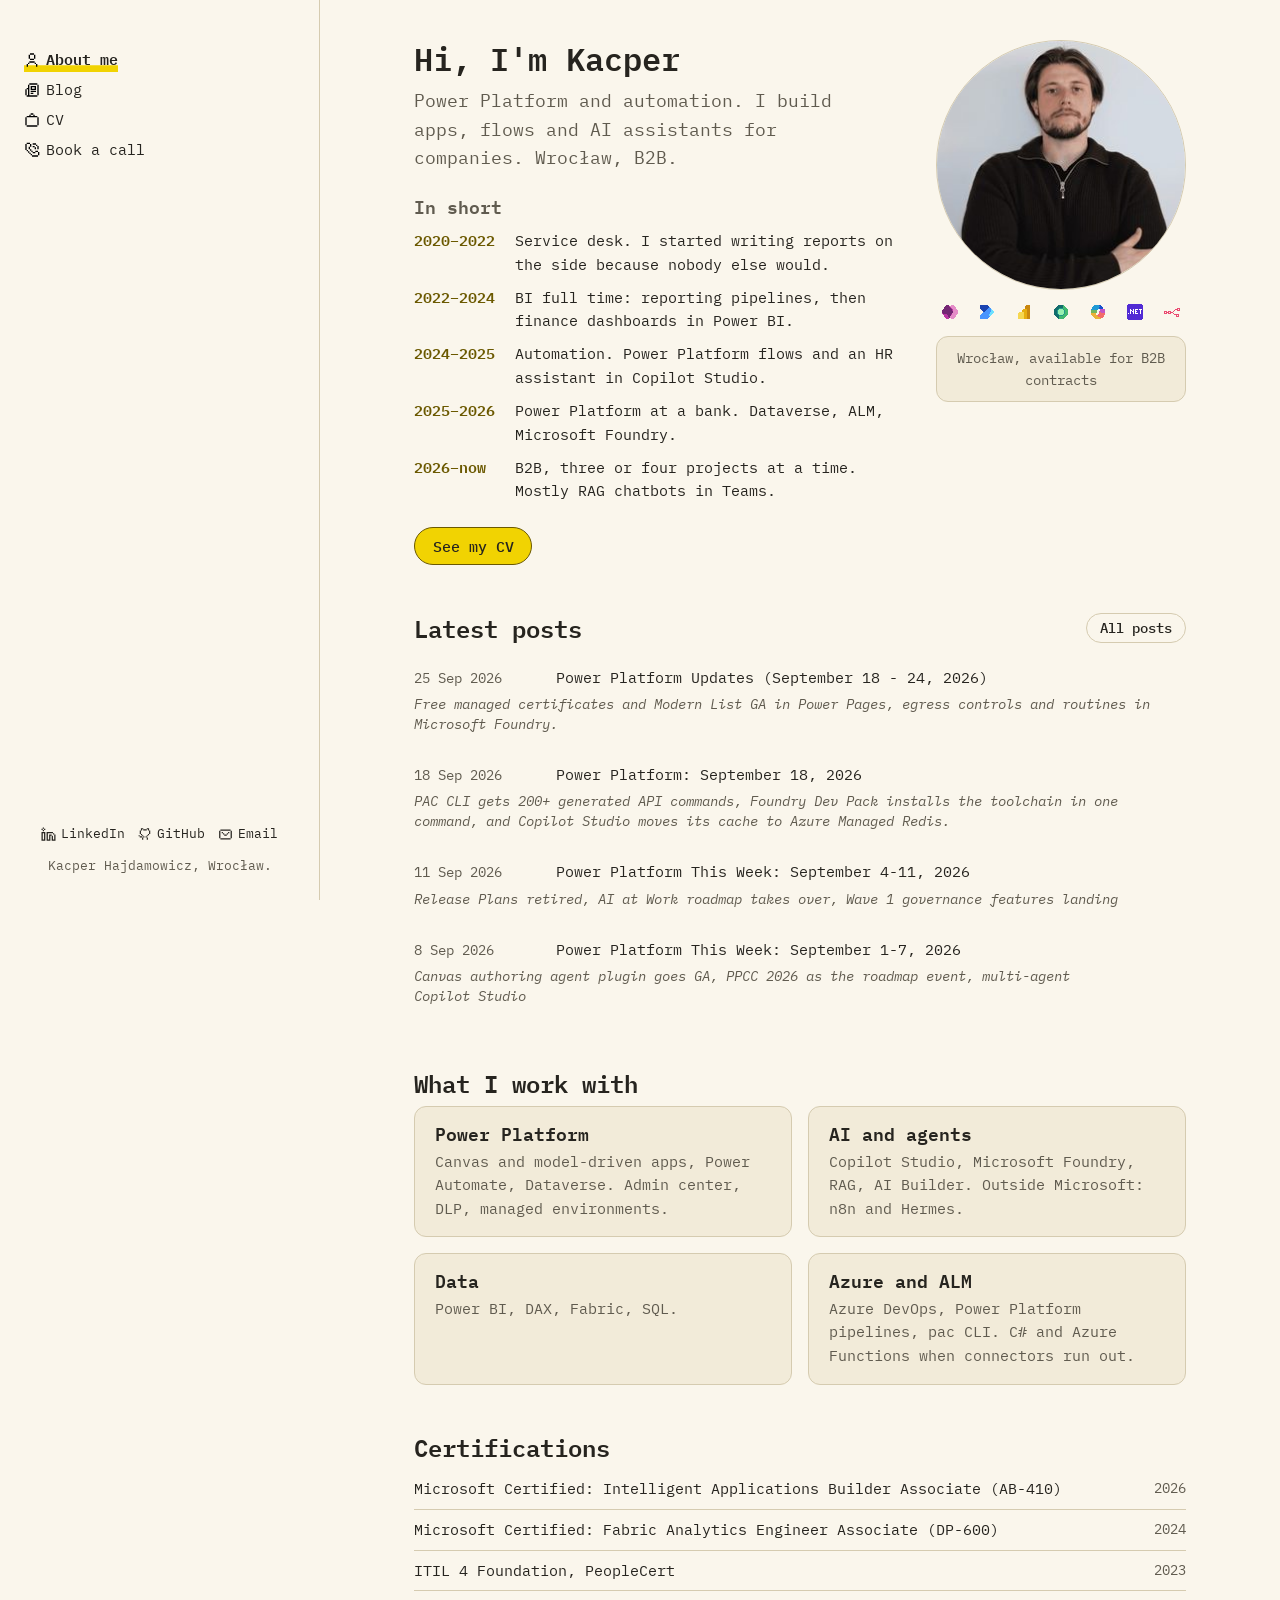
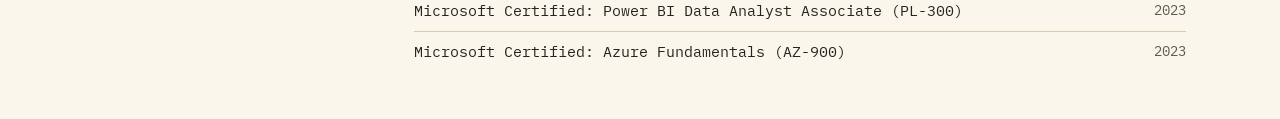
==== index.html @ 2eeec74d "Rewrite the two September posts in plainer voice" ====
<!doctype html>
<html lang="en">
<head>
  <meta charset="utf-8">
  <meta name="viewport" content="width=device-width, initial-scale=1">
  <title>Kacper Hajdamowicz</title>
  <meta name="description" content="Kacper Hajdamowicz. Power Platform and automation, Wrocław. Apps, flows and AI assistants on Power Platform, Azure and n8n.">
  <meta property="og:title" content="Kacper Hajdamowicz">
  <meta property="og:description" content="Kacper Hajdamowicz. Power Platform and automation, Wrocław. Apps, flows and AI assistants on Power Platform, Azure and n8n.">
  <meta property="og:url" content="https://kacperhajdamowicz.github.io/kacperhajdamowicz/">
  <meta property="og:image" content="https://kacperhajdamowicz.github.io/kacperhajdamowicz/icon-512.png">
  <link rel="icon" href="favicon.png">
  <link rel="apple-touch-icon" href="apple-touch-icon.png">
  <link rel="preconnect" href="https://fonts.googleapis.com">
  <link rel="preconnect" href="https://fonts.gstatic.com" crossorigin>
  <link rel="stylesheet" href="https://fonts.googleapis.com/css2?family=IBM+Plex+Mono:wght@400;500;600;700&display=swap">
  <link rel="stylesheet" href="style.css">
</head>
<body>
<a class="skip-link" href="#main">Skip to content</a>

<header class="sidebar">
  <nav class="sidebar-nav" aria-label="Main">
  <a href="./" aria-current="page"><img class="pix" src="icons/user.svg" alt="" width="16" height="16"> About me</a>
    <a href="blog/"><img class="pix" src="icons/article.svg" alt="" width="16" height="16"> Blog</a>
    <a href="cv/"><img class="pix" src="icons/briefcase.svg" alt="" width="16" height="16"> CV</a>
    <a href="https://calendly.com/hajdamowiczkacper/30min" target="_blank" rel="noopener"><img class="pix" src="icons/phone-call.svg" alt="" width="16" height="16"> Book a call</a>
  </nav>
  <nav class="sidebar-social" aria-label="Links">
    <a href="https://www.linkedin.com/in/kacper-hajdamowicz-b1167520b" target="_blank" rel="noopener">LinkedIn</a>
    <a href="https://github.com/KacperHajdamowicz" target="_blank" rel="noopener">GitHub</a>
    <a href="mailto:hajdamowiczkacper@outlook.com">Email</a>
  </nav>
  <p class="sidebar-note">Kacper Hajdamowicz, Wrocław.</p>
</header>

<main class="main" id="main">
  <section class="hero">
    <div class="hero-text">
      <h1>Hi, I&#39;m Kacper</h1>
      <p class="lead">Power Platform and automation. I build apps, flows and AI assistants for companies. Wrocław, B2B.</p>

      <h2 class="timeline-title">In short</h2>
      <dl class="timeline">
        <dt>2020&#8211;2022</dt>
        <dd>Service desk. I started writing reports on the side because nobody else would.</dd>
        <dt>2022&#8211;2024</dt>
        <dd>BI full time: reporting pipelines, then finance dashboards in Power BI.</dd>
        <dt>2024&#8211;2025</dt>
        <dd>Automation. Power Platform flows and an HR assistant in Copilot Studio.</dd>
        <dt>2025&#8211;2026</dt>
        <dd>Power Platform at a bank. Dataverse, ALM, Microsoft Foundry.</dd>
        <dt>2026&#8211;now</dt>
        <dd>B2B, three or four projects at a time. Mostly RAG chatbots in Teams.</dd>
      </dl>

      <div class="hero-actions">
        <a class="button" href="cv/">See my CV</a>
      </div>
    </div>

    <figure class="hero-figure">
      <img class="hero-image" src="avatar-250.jpg" srcset="avatar-96.jpg 96w, avatar-250.jpg 250w, avatar-512.jpg 512w" sizes="(max-width:700px) 96px, 250px" alt="Kacper Hajdamowicz" width="250" height="250">
      <div class="hero-tech" aria-label="Technologies I work with">
        <img class="pix" src="icons/techno/powerapps.svg" alt="Power Apps" width="16" height="16">
        <img class="pix" src="icons/techno/powerautomate.svg" alt="Power Automate" width="16" height="16">
        <img class="pix" src="icons/techno/powerbi.svg" alt="Power BI" width="16" height="16">
        <img class="pix" src="icons/techno/dataverse.svg" alt="Dataverse" width="16" height="16">
        <img class="pix" src="icons/techno/copilot.svg" alt="Copilot" width="16" height="16">
        <img class="pix" src="icons/techno/dotnet.svg" alt=".NET" width="16" height="16">
        <img class="pix" src="icons/techno/n8n.svg" alt="n8n" width="16" height="16">
      </div>
      <figcaption class="hero-bubble">Wrocław, available for B2B contracts</figcaption>
    </figure>
  </section>

  <section class="section">
    <div class="heading-row">
      <h2>Latest posts</h2>
      <a class="button secondary small" href="blog/">All posts</a>
    </div>
    <ul class="posts">
      <li><a class="post" href="blog/2026-09-power-platform-updates-september-18-24-2026.html">
        <span class="post-top">
          <time datetime="2026-09-25">25 Sep 2026</time>
          <span>Power Platform Updates (September 18 - 24, 2026)</span>
        </span>
        <span class="post-desc">Free managed certificates and Modern List GA in Power Pages, egress controls and routines in Microsoft Foundry.</span>
      </a></li>
      <li><a class="post" href="blog/2026-09-power-platform-september-18-2026.html">
        <span class="post-top">
          <time datetime="2026-09-18">18 Sep 2026</time>
          <span>Power Platform: September 18, 2026</span>
        </span>
        <span class="post-desc">PAC CLI gets 200+ generated API commands, Foundry Dev Pack installs the toolchain in one command, and Copilot Studio moves its cache to Azure Managed Redis.</span>
      </a></li>
      <li><a class="post" href="blog/2026-09-power-platform-this-week-september-4-11-2026.html">
        <span class="post-top">
          <time datetime="2026-09-11">11 Sep 2026</time>
          <span>Power Platform This Week: September 4-11, 2026</span>
        </span>
        <span class="post-desc">Release Plans retired, AI at Work roadmap takes over, Wave 1 governance features landing</span>
      </a></li>
      <li><a class="post" href="blog/2026-09-power-platform-this-week-september-1-7-2026.html">
        <span class="post-top">
          <time datetime="2026-09-08">8 Sep 2026</time>
          <span>Power Platform This Week: September 1-7, 2026</span>
        </span>
        <span class="post-desc">Canvas authoring agent plugin goes GA, PPCC 2026 as the roadmap event, multi-agent Copilot Studio</span>
      </a></li>
    </ul>
  </section>

  <section class="section">
    <h2>What I work with</h2>
    <div class="cards">
      <div class="card">
        <h3>Power Platform</h3>
        <p>Canvas and model-driven apps, Power Automate, Dataverse. Admin center, DLP, managed environments.</p>
      </div>
      <div class="card">
        <h3>AI and agents</h3>
        <p>Copilot Studio, Microsoft Foundry, RAG, AI Builder. Outside Microsoft: n8n and Hermes.</p>
      </div>
      <div class="card">
        <h3>Data</h3>
        <p>Power BI, DAX, Fabric, SQL.</p>
      </div>
      <div class="card">
        <h3>Azure and ALM</h3>
        <p>Azure DevOps, Power Platform pipelines, pac CLI. C# and Azure Functions when connectors run out.</p>
      </div>
    </div>
  </section>

  <section class="section">
    <h2>Certifications</h2>
    <ul class="certs">
      <li><span>Microsoft Certified: Intelligent Applications Builder Associate (AB-410)</span><span class="year">2026</span></li>
      <li><span>Microsoft Certified: Fabric Analytics Engineer Associate (DP-600)</span><span class="year">2024</span></li>
      <li><span>ITIL 4 Foundation, PeopleCert</span><span class="year">2023</span></li>
      <li><span>Microsoft Certified: Power BI Data Analyst Associate (PL-300)</span><span class="year">2023</span></li>
      <li><span>Microsoft Certified: Azure Fundamentals (AZ-900)</span><span class="year">2023</span></li>
    </ul>
  </section>
</main>

</body>
</html>
---- style.css ----
/* Kacper Hajdamowicz, personal site. One stylesheet, no build step.
   Colours live only in :root; tune them here and nowhere else.
   Shapes: buttons are pills, cards and the photo use --radius, inline code 6px. */

:root {
  /* Warm paper surfaces, dark ink, one yellow accent.
     The accent splits in two because #F1D302 only reaches 1.4:1 on paper:
     --accent is a FILL (buttons, highlights, rules) and always carries
     --on-accent ink on top; --accent-ink is the readable yellow, and the
     only one allowed to be text. */
  --bg: #FAF6EC;
  --bg-card: #F2EBD9;
  --text: #26241F;
  --text-muted: #605B4F;
  --border: #D5CBB0;
  --accent: #F1D302;
  --accent-hover: #D9BE00;
  --accent-ink: #6B5900;
  --on-accent: #26241F;

  --font-body: "IBM Plex Mono", ui-monospace, "Cascadia Mono", Consolas, "Courier New", monospace;

  --radius: 12px;
  --content-width: 820px;
  --sidebar-width: 320px;
  --transition: 0.15s ease;
}

* { box-sizing: border-box; }

html { color-scheme: light; }

body {
  margin: 0;
  padding-left: var(--sidebar-width);
  background: var(--bg);
  color: var(--text);
  font-family: var(--font-body);
  font-size: 0.95rem;
  line-height: 1.55;
  -webkit-font-smoothing: antialiased;
}

h1, h2, h3 {
  font-weight: 600;
  line-height: 1.2;
  letter-spacing: 0;
  margin: 0 0 0.5rem;
  text-wrap: balance;
}
h1 { font-size: 2rem; }
h2 { font-size: 1.5rem; }
h3 { font-size: 1.1rem; }
p { margin: 0 0 1rem; }
p, dd, .post-desc { text-wrap: pretty; }

a { color: var(--accent-ink); text-decoration: none; }
a:hover { text-decoration: underline; }
:focus-visible { outline: 2px solid var(--accent-ink); outline-offset: 3px; }

.skip-link {
  position: absolute; left: calc(var(--sidebar-width) + 1rem); top: -3rem; z-index: 20;
  padding: 0.5rem 1rem; border-radius: 999px;
  background: var(--accent); color: var(--on-accent);
}
.skip-link:focus { top: 1rem; }

/* Sidebar: fixed on the left, the page scrolls past it.
   The social links and the note sit at the bottom (margin-top: auto). */
.sidebar {
  position: fixed; left: 0; top: 0; bottom: 0; z-index: 10;
  width: var(--sidebar-width);
  display: flex; flex-direction: column;
  padding: 1.5rem;
  overflow-y: auto;
  background: var(--bg);
  border-right: 1px solid var(--border);
}
.sidebar-nav { display: flex; flex-direction: column; gap: 0.4rem; margin-top: 1.5rem; }
/* shrink to the label so the marker stripe hugs the word, not the column */
.sidebar-nav a { align-self: flex-start; }
.sidebar-social { display: flex; align-items: center; justify-content: center; gap: 0.8rem; margin-top: auto; padding-top: 1.5rem; font-size: 0.8rem; }
.sidebar-social a { display: inline-flex; align-items: center; gap: 0.3rem; }
/* Brand marks are masks, not images, so the glyph takes currentColor and
   follows the hover state. No colour is baked into the data URI. */
.sidebar-social a::before {
  content: "";
  width: 1.15em; height: 1.15em;
  flex-shrink: 0;
  background: currentColor;
  -webkit-mask: var(--icon) center / contain no-repeat;
  mask: var(--icon) center / contain no-repeat;
}
.sidebar-social a[href*="linkedin"] { --icon: url("data:image/svg+xml,%3Csvg xmlns='http://www.w3.org/2000/svg' viewBox='0 0 24 24'%3E%3Cpath d='M7 22H1V8h6v14Zm12-12h-8v10h2v-8h4v2h-2v8H9V8h10v2Zm4 12h-6v-8h2v6h2v-8h2v10ZM3 20h2V10H3v10Zm18-8h-2v-2h2v2ZM5 7H3V5h2v2ZM3 5H1V3h2v2Zm4 0H5V3h2v2ZM5 3H3V1h2v2Z'/%3E%3C/svg%3E"); }
.sidebar-social a[href*="github"] { --icon: url("data:image/svg+xml,%3Csvg xmlns='http://www.w3.org/2000/svg' viewBox='0 0 24 24'%3E%3Cpath d='M5 2h4v2H7v2H5V2Zm0 10H3V6h2v6Zm2 2H5v-2h2v2Zm2 2v-2H7v2H3v-2H1v2h2v2h4v4h2v-4h2v-2H9Zm0 0v2H7v-2h2Zm6-12v2H9V4h6Zm4 2h-2V4h-2V2h4v4Zm0 6V6h2v6h-2Zm-2 2v-2h2v2h-2Zm-2 2v-2h2v2h-2Zm0 2h-2v-2h2v2Zm0 0h2v4h-2v-4Z'/%3E%3C/svg%3E"); }
.sidebar-social a[href^="mailto"] { --icon: url("data:image/svg+xml,%3Csvg xmlns='http://www.w3.org/2000/svg' viewBox='0 0 24 24'%3E%3Cpath d='M6 8h2v2H6zm2 2h2v2H8zm10-2h-2v2h2zm-2 2h-2v2h2zm-6 2h4v2h-4zM2 6h2v12H2zm18 0h2v12h-2zM4 4h16v2H4zm0 14h16v2H4z'/%3E%3C/svg%3E"); }
.sidebar-nav a, .sidebar-social a { color: var(--text); }
.sidebar-nav a { display: inline-flex; align-items: center; gap: 0.4rem; }
.pix { image-rendering: pixelated; vertical-align: -0.2em; }
.cv h2 .pix {
  width: 16px; height: 16px;
  vertical-align: middle;
  margin-right: 0.25em;
}
.sidebar-nav a[aria-current] {
  color: var(--text); font-weight: 600;
  box-shadow: inset 0 -0.45em var(--accent);
}
.sidebar-nav a:hover, .sidebar-social a:hover { color: var(--accent-ink); text-decoration: none; }
.sidebar-note { margin: 0.75rem 0 0; font-size: 0.8rem; color: var(--text-muted); text-align: center; }

/* Layout */
.main { max-width: var(--content-width); margin: 0 auto; padding: 2.5rem 1.5rem 3rem; }
.section { margin-top: 3rem; }
.heading-row { display: flex; align-items: center; justify-content: space-between; gap: 1rem; margin-bottom: 0.5rem; }
.heading-row h2 { margin: 0; }
.lead { font-size: 1.15rem; color: var(--text-muted); max-width: 32em; }

/* Buttons */
.button {
  display: inline-block;
  padding: 0.55rem 1.1rem;
  border: 1px solid var(--accent-ink);
  border-radius: 999px;
  background: var(--accent);
  color: var(--on-accent);
  font-weight: 500;
  line-height: 1.2;
  white-space: nowrap;
  transition: background var(--transition), border-color var(--transition), transform var(--transition);
}
.button:hover { background: var(--accent-hover); border-color: var(--accent-ink); color: var(--on-accent); text-decoration: none; }
.button:active { transform: translateY(1px); }
.button.secondary { background: transparent; border-color: var(--border); color: var(--text); }
.button.secondary:hover { background: var(--bg-card); border-color: var(--text-muted); color: var(--text); }
.button.small { padding: 0.35rem 0.8rem; font-size: 0.9rem; }

/* Landing: hero with timeline and photo */
.hero { display: grid; grid-template-columns: 1fr 250px; gap: 2.5rem; align-items: start; }
.hero-actions { display: flex; flex-wrap: wrap; gap: 0.75rem; margin-top: 1.5rem; }

.timeline-title { font-size: 1.1rem; color: var(--text-muted); margin: 1.5rem 0 0.75rem; }
.timeline {
  display: grid;
  grid-template-columns: max-content 1fr;
  column-gap: 1.25rem;
  row-gap: 0.6rem;
  margin: 0;
}
.timeline dt {
  color: var(--accent-ink);
  font-weight: 600;
  font-variant-numeric: tabular-nums;
  white-space: nowrap;
}
.timeline dd { margin: 0; }

.hero-figure { margin: 0; text-align: center; }
.hero-tech {
  display: flex; justify-content: space-between; align-items: center;
  gap: 0.25rem;
  margin: 0.9rem 0.35rem 0;
}
.hero-image {
  display: block;
  width: 250px; height: 250px;
  object-fit: cover;
  border: 1px solid var(--border);
  border-radius: 999px;
  background: var(--bg-card);
}
.hero-bubble {
  margin-top: 1rem;
  padding: 0.6rem 0.9rem;
  border: 1px solid var(--border);
  border-radius: var(--radius);
  background: var(--bg-card);
  color: var(--text-muted);
  font-size: 0.9rem;
}

/* Landing: cards and certificates */
.cards { display: grid; grid-template-columns: 1fr 1fr; gap: 1rem; }
.card {
  padding: 1rem 1.25rem;
  border: 1px solid var(--border);
  border-radius: var(--radius);
  background: var(--bg-card);
}
.card h3 { margin-bottom: 0.35rem; }
.card p { margin: 0; color: var(--text-muted); font-size: 0.95rem; }

.certs { list-style: none; margin: 0; padding: 0; }
.certs li {
  display: flex; justify-content: space-between; gap: 1rem;
  padding: 0.5rem 0;
  border-top: 1px solid var(--border);
}
.certs li:first-child { border-top: 0; }

/* Posts list (blog index and landing) */
.posts { list-style: none; margin: 0; padding: 0; }
.post {
  display: flex; flex-direction: column; gap: 0.35rem;
  margin-inline: -0.625rem;
  padding: 0.9rem 0.625rem;
  border-radius: var(--radius);
  color: var(--text);
}
.post:hover { background: var(--bg-card); text-decoration: none; }
.post-top {
  display: flex; align-items: baseline; gap: 1.25rem;
}
.post-top time {
  color: var(--text-muted);
  font-size: 0.9rem;
  font-variant-numeric: tabular-nums;
  white-space: nowrap;
  min-width: 8.5em;
}
.post-desc {
  color: var(--text-muted);
  font-size: 0.85rem;
  line-height: 1.45;
  font-style: italic;
}

/* Article */
.back-link { display: inline-block; margin-bottom: 1.5rem; font-size: 0.9rem; }
.article h1 { margin-bottom: 0.25rem; }
.post-meta { color: var(--text-muted); margin-bottom: 2rem; }
.article h2 { margin-top: 2rem; }
.article p { max-width: 65ch; }
.article code {
  font-size: 0.92em;
  padding: 0 0.3em;
  border: 1px solid var(--border);
  border-radius: 6px;
  background: var(--bg-card);
}

/* CV: same rules as the printed CV, the accent is a line, not a fill */
.cv-header { margin-bottom: 1.5rem; }
.cv-name { font-size: 2rem; color: var(--accent-ink); line-height: 1.1; margin: 0; }
.cv-role { font-size: 1.15rem; margin: 0.25rem 0 0; }
.cv-contact { color: var(--text-muted); font-size: 0.95rem; line-height: 1.6; margin: 0.5rem 0 0; }
.cv-contact-row { display: inline-block; }
.cv-contact-row + .cv-contact-row { margin-top: 0.25rem; }
.cv-contact a { color: inherit; }
.cv-actions { display: flex; flex-wrap: wrap; gap: 0.75rem; margin-top: 1.25rem; }

.cv section { margin-top: 1.75rem; }
.cv h2 {
  font-size: 0.85rem;
  text-transform: uppercase;
  letter-spacing: 0.1em;
  color: var(--accent-ink);
  border-bottom: 2px solid var(--accent);
  padding-bottom: 0.3rem;
  margin: 0 0 0.75rem;
}
.cv h3, .cv h4 { font-family: var(--font-body); font-size: 1.05rem; font-weight: 700; margin: 0; }
.company { font-weight: 400; }

.skills div { margin-bottom: 0.3rem; }

.entry { margin-bottom: 1.25rem; break-inside: avoid; }
.entry-line { display: flex; justify-content: space-between; align-items: baseline; gap: 1rem; }
.dates, .year {
  color: var(--text-muted);
  font-size: 0.9rem;
  font-variant-numeric: tabular-nums;
  white-space: nowrap;
  flex-shrink: 0;
}
.qualifier { font-size: 0.9rem; font-style: italic; color: var(--text-muted); margin-top: 0.1rem; }
.sub-role { margin: 0.6rem 0 0 1rem; }

.cv ul { list-style: none; margin: 0.4rem 0 0; padding: 0; }
.cv li { position: relative; padding-left: 1rem; margin-bottom: 0.3rem; }
.cv li::before {
  content: "";
  position: absolute; left: 0; top: 0.6em;
  width: 5px; height: 5px;
  background: var(--accent-ink);
}

.item { display: flex; justify-content: space-between; gap: 1rem; margin-bottom: 0.3rem; }
.muted { color: var(--text-muted); font-size: 0.9rem; }

@media print {
  @page { size: A4; margin: 14mm; }
  /* On paper the yellow fill washes out, so both accents collapse into one
     dark mustard (8.6:1 on white) and the warm greys get sharper. */
  :root {
    --accent: #5A4B00;
    --accent-ink: #5A4B00;
    --text-muted: #555555;
    --border: #CCCCCC;
  }
  .skip-link, .sidebar, .cv-actions { display: none; }
  body {
    padding-left: 0;
    background: #fff; color: var(--text);
    font-size: 10pt; line-height: 1.35;
    -webkit-print-color-adjust: exact;
    print-color-adjust: exact;
  }
  .main { max-width: none; padding: 0; }
  .cv-contact a { text-decoration: none; }
}

/* Mobile */
@media (max-width: 700px) {
  h1 { font-size: 1.8rem; }
  body { padding-left: 0; }
  .sidebar {
    position: static; width: auto;
    flex-direction: column; flex-wrap: nowrap; align-items: stretch;
    gap: 0.35rem;
    padding: 0.75rem 0.6rem;
    border-right: 0; border-bottom: 1px solid var(--border);
  }
  .sidebar-nav { flex-direction: row; flex-wrap: nowrap; gap: 1.25rem; margin-top: 0; align-items: center; width: auto; }
  .sidebar-nav a { justify-content: flex-start; text-align: left; padding: 0.2rem 0; flex: 0 0 auto; }
  .sidebar-social { order: -1; align-self: flex-end; margin: 0; padding-top: 0; flex-direction: row; flex-wrap: nowrap; gap: 0.6rem; align-items: center; justify-content: flex-end; width: auto; }
  .sidebar-social a { flex: 0 0 auto; font-size: 0; line-height: 0; }
  .sidebar-social a::before { width: 0.95rem; height: 0.95rem; }
  .sidebar-note { display: none; }
  .skip-link { left: 1rem; }
  .main { padding: 1.5rem 1rem 2.5rem; }
  .entry-line, .item { flex-direction: column; gap: 0; }
  .post { gap: 0.35rem; }
  .hero { grid-template-columns: 1fr; gap: 1.5rem; }
  .hero-figure { order: -1; display: grid; grid-template-columns: auto 1fr; grid-template-rows: auto auto; gap: 0 1rem; text-align: left; }
  .hero-image { grid-column: 1; grid-row: 1; width: 96px; height: 96px; justify-self: center; }
  .hero-tech { grid-column: 1; grid-row: 2; order: 0; justify-content: flex-start; gap: 0.5rem; margin: 0.4rem 0 0; }
  .hero-bubble { grid-column: 2; grid-row: 1; min-height: 60px; margin-top: 0; align-self: center; padding: 0.5rem 0.8rem; display: flex; align-items: center; }
  .cards { grid-template-columns: 1fr; }
  .certs li { flex-direction: column; gap: 0; }
}

@media (prefers-reduced-motion: reduce) {
  * { transition: none !important; }
}
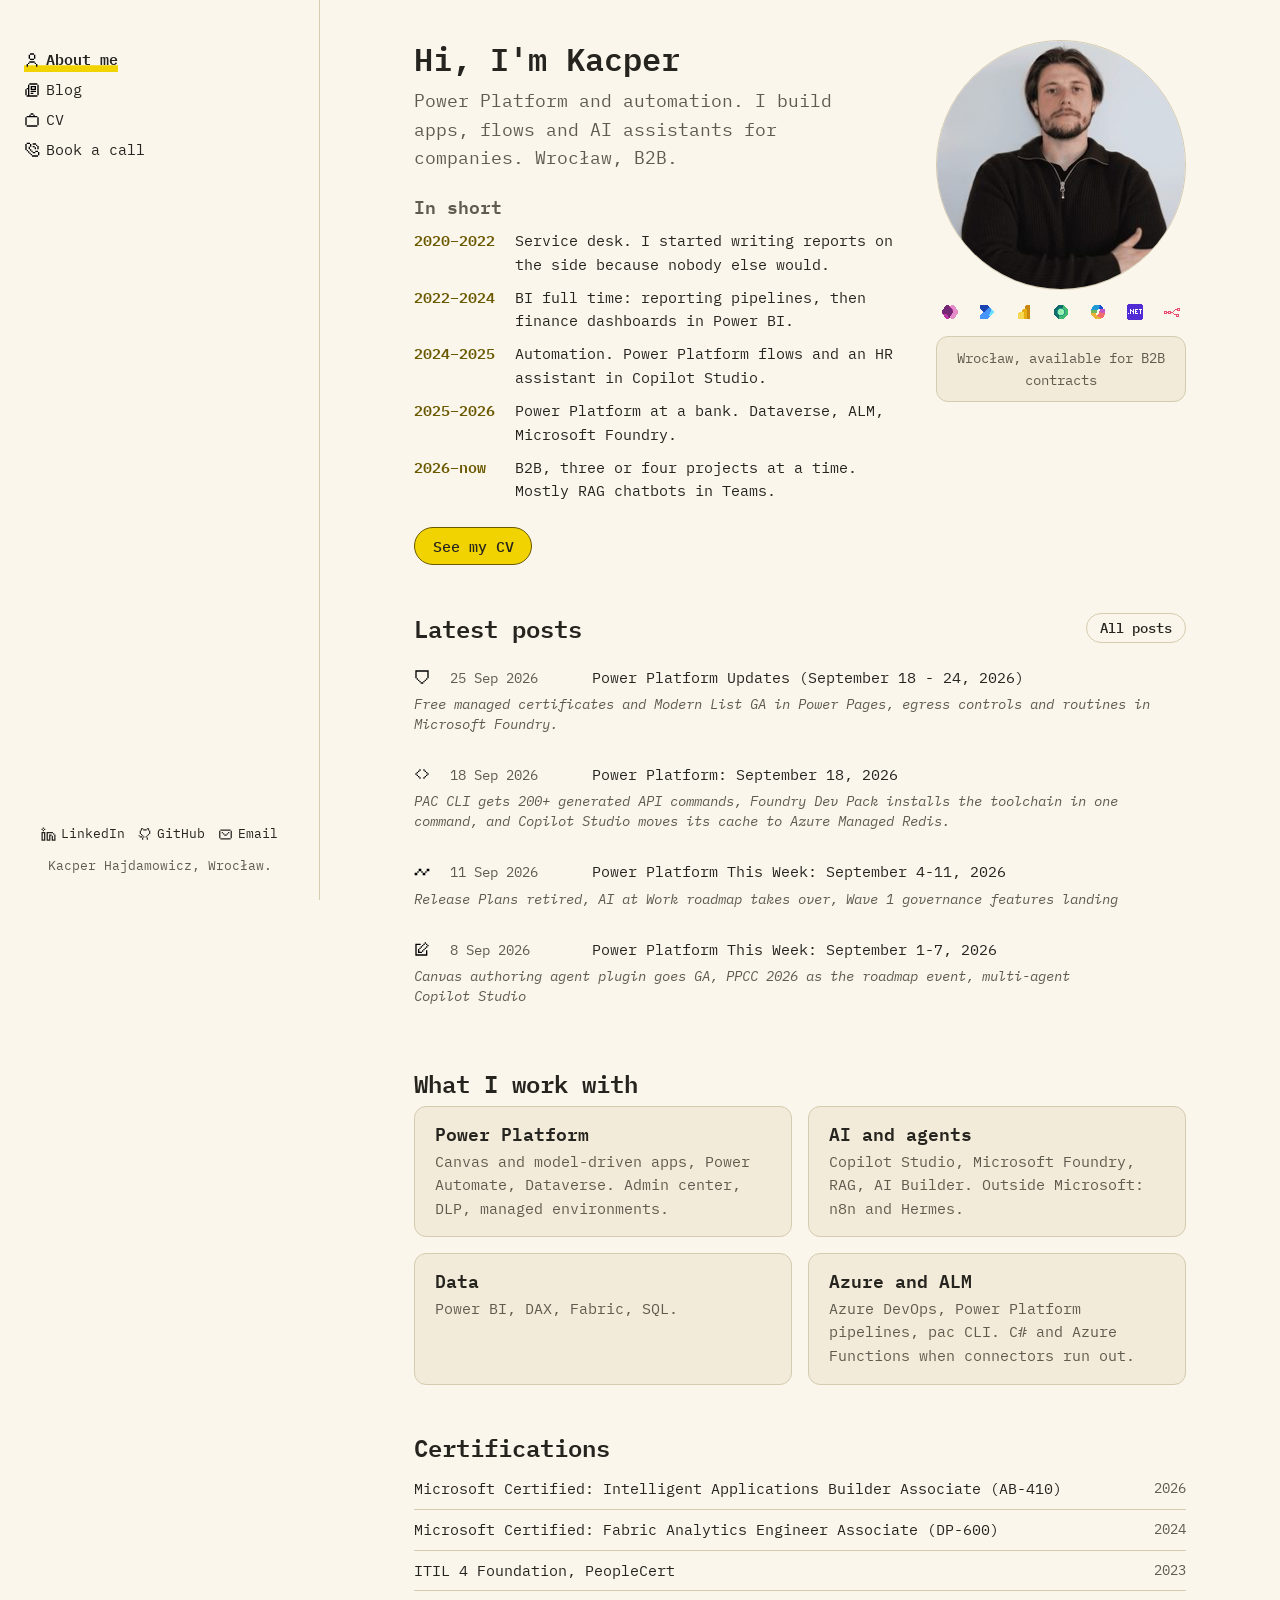
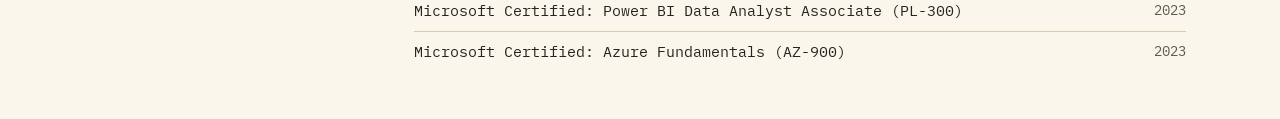
==== commit fe84ebd0: "Add diagrams and post icons to the blog One inline SVG figure per post, drawn in the site palette at" ====
--- a/index.html
+++ b/index.html
@@ -24,7 +24,7 @@
   <a href="./" aria-current="page"><img class="pix" src="icons/user.svg" alt="" width="16" height="16"> About me</a>
     <a href="blog/"><img class="pix" src="icons/article.svg" alt="" width="16" height="16"> Blog</a>
     <a href="cv/"><img class="pix" src="icons/briefcase.svg" alt="" width="16" height="16"> CV</a>
-    <a href="https://calendly.com/hajdamowiczkacper/30min" target="_blank" rel="noopener"><img class="pix" src="icons/phone-call.svg" alt="" width="16" height="16"> Book a call</a>
+    <a href="book/"><img class="pix" src="icons/phone-call.svg" alt="" width="16" height="16"> Book a call</a>
   </nav>
   <nav class="sidebar-social" aria-label="Links">
     <a href="https://www.linkedin.com/in/kacper-hajdamowicz-b1167520b" target="_blank" rel="noopener">LinkedIn</a>
@@ -82,6 +82,7 @@
     <ul class="posts">
       <li><a class="post" href="blog/2026-09-power-platform-updates-september-18-24-2026.html">
         <span class="post-top">
+          <img class="pix" src="icons/shield.svg" alt="" width="16" height="16">
           <time datetime="2026-09-25">25 Sep 2026</time>
           <span>Power Platform Updates (September 18 - 24, 2026)</span>
         </span>
@@ -89,6 +90,7 @@
       </a></li>
       <li><a class="post" href="blog/2026-09-power-platform-september-18-2026.html">
         <span class="post-top">
+          <img class="pix" src="icons/code.svg" alt="" width="16" height="16">
           <time datetime="2026-09-18">18 Sep 2026</time>
           <span>Power Platform: September 18, 2026</span>
         </span>
@@ -96,6 +98,7 @@
       </a></li>
       <li><a class="post" href="blog/2026-09-power-platform-this-week-september-4-11-2026.html">
         <span class="post-top">
+          <img class="pix" src="icons/timeline.svg" alt="" width="16" height="16">
           <time datetime="2026-09-11">11 Sep 2026</time>
           <span>Power Platform This Week: September 4-11, 2026</span>
         </span>
@@ -103,6 +106,7 @@
       </a></li>
       <li><a class="post" href="blog/2026-09-power-platform-this-week-september-1-7-2026.html">
         <span class="post-top">
+          <img class="pix" src="icons/edit-box.svg" alt="" width="16" height="16">
           <time datetime="2026-09-08">8 Sep 2026</time>
           <span>Power Platform This Week: September 1-7, 2026</span>
         </span>
--- a/style.css
+++ b/style.css
@@ -17,6 +17,9 @@
   --accent-hover: #D9BE00;
   --accent-ink: #6B5900;
   --on-accent: #26241F;
+  /* Calendly's own page colour on the free plan (colour params ignored).
+     Fills the booking frame below Calendly's content so it reads as one sheet. */
+  --bg-sheet: #FFFFFF;
 
   --font-body: "IBM Plex Mono", ui-monospace, "Cascadia Mono", Consolas, "Courier New", monospace;
 
@@ -116,6 +119,24 @@
 .heading-row h2 { margin: 0; }
 .lead { font-size: 1.15rem; color: var(--text-muted); max-width: 32em; }
 
+/* Booking: our own details panel next to Calendly, mirroring Calendly's
+   own layout. The frame stays under ~650px wide so Calendly uses its flat
+   layout (no inner card). On the free plan the colour params are ignored,
+   so the frame is a white sheet with our border. */
+.booking-layout { display: flex; flex-wrap: wrap; align-items: flex-start; gap: 1.5rem 2rem; margin-top: 1.5rem; }
+.booking-facts { flex: 0 0 14rem; margin: 0; }
+.booking-facts dt { color: var(--accent-ink); font-weight: 600; font-size: 0.85rem; }
+.booking-facts dd { margin: 0 0 1rem; }
+.booking {
+  flex: 1 1 22rem; min-width: 0;
+  display: block;
+  height: clamp(560px, calc(100svh - 12rem), 760px);
+  border: 1px solid var(--border);
+  border-radius: var(--radius);
+  background: var(--bg-sheet);
+}
+.booking-fallback { margin-top: 1rem; font-size: 0.85rem; color: var(--text-muted); }
+
 /* Buttons */
 .button {
   display: inline-block;
@@ -211,6 +232,7 @@
 .post-top {
   display: flex; align-items: baseline; gap: 1.25rem;
 }
+.post-top .pix { flex: 0 0 auto; align-self: flex-start; margin-top: 0.2rem; }
 .post-top time {
   color: var(--text-muted);
   font-size: 0.9rem;
@@ -238,6 +260,24 @@
   border-radius: 6px;
   background: var(--bg-card);
 }
+
+/* Article figures: inline SVG diagrams drawn at phone width (viewBox 352),
+   shown 1:1 on desktop and scaled down slightly on small screens. */
+.article-figure { margin: 1.25rem 0 1.75rem; max-width: 22rem; }
+.article-figure svg { display: block; width: 100%; height: auto; font-family: inherit; font-size: 12px; }
+.article-figure figcaption {
+  color: var(--text-muted);
+  font-size: 0.85rem;
+  font-style: italic;
+  margin-top: 0.5rem;
+}
+.diagram .box { fill: var(--bg-card); stroke: var(--border); }
+.diagram .box-accent { fill: var(--accent); stroke: var(--accent-ink); }
+.diagram .line { fill: none; stroke: var(--text-muted); stroke-width: 1.5; }
+.diagram .label { fill: var(--text); }
+.diagram .on-accent { fill: var(--on-accent); }
+.diagram .muted { fill: var(--text-muted); font-size: 11px; }
+.diagram marker path { fill: var(--text-muted); }
 
 /* CV: same rules as the printed CV, the accent is a line, not a fill */
 .cv-header { margin-bottom: 1.5rem; }
@@ -321,7 +361,7 @@
     padding: 0.75rem 0.6rem;
     border-right: 0; border-bottom: 1px solid var(--border);
   }
-  .sidebar-nav { flex-direction: row; flex-wrap: nowrap; gap: 1.25rem; margin-top: 0; align-items: center; width: auto; }
+  .sidebar-nav { flex-direction: row; flex-wrap: wrap; gap: 0.25rem 1.25rem; margin-top: 0; align-items: center; width: auto; }
   .sidebar-nav a { justify-content: flex-start; text-align: left; padding: 0.2rem 0; flex: 0 0 auto; }
   .sidebar-social { order: -1; align-self: flex-end; margin: 0; padding-top: 0; flex-direction: row; flex-wrap: nowrap; gap: 0.6rem; align-items: center; justify-content: flex-end; width: auto; }
   .sidebar-social a { flex: 0 0 auto; font-size: 0; line-height: 0; }
@@ -337,6 +377,8 @@
   .hero-tech { grid-column: 1; grid-row: 2; order: 0; justify-content: flex-start; gap: 0.5rem; margin: 0.4rem 0 0; }
   .hero-bubble { grid-column: 2; grid-row: 1; min-height: 60px; margin-top: 0; align-self: center; padding: 0.5rem 0.8rem; display: flex; align-items: center; }
   .cards { grid-template-columns: 1fr; }
+  .booking-facts { flex-basis: 100%; display: grid; grid-template-columns: max-content 1fr; column-gap: 1.25rem; row-gap: 0.4rem; align-items: baseline; }
+  .booking-facts dd { margin: 0; }
   .certs li { flex-direction: column; gap: 0; }
 }
 
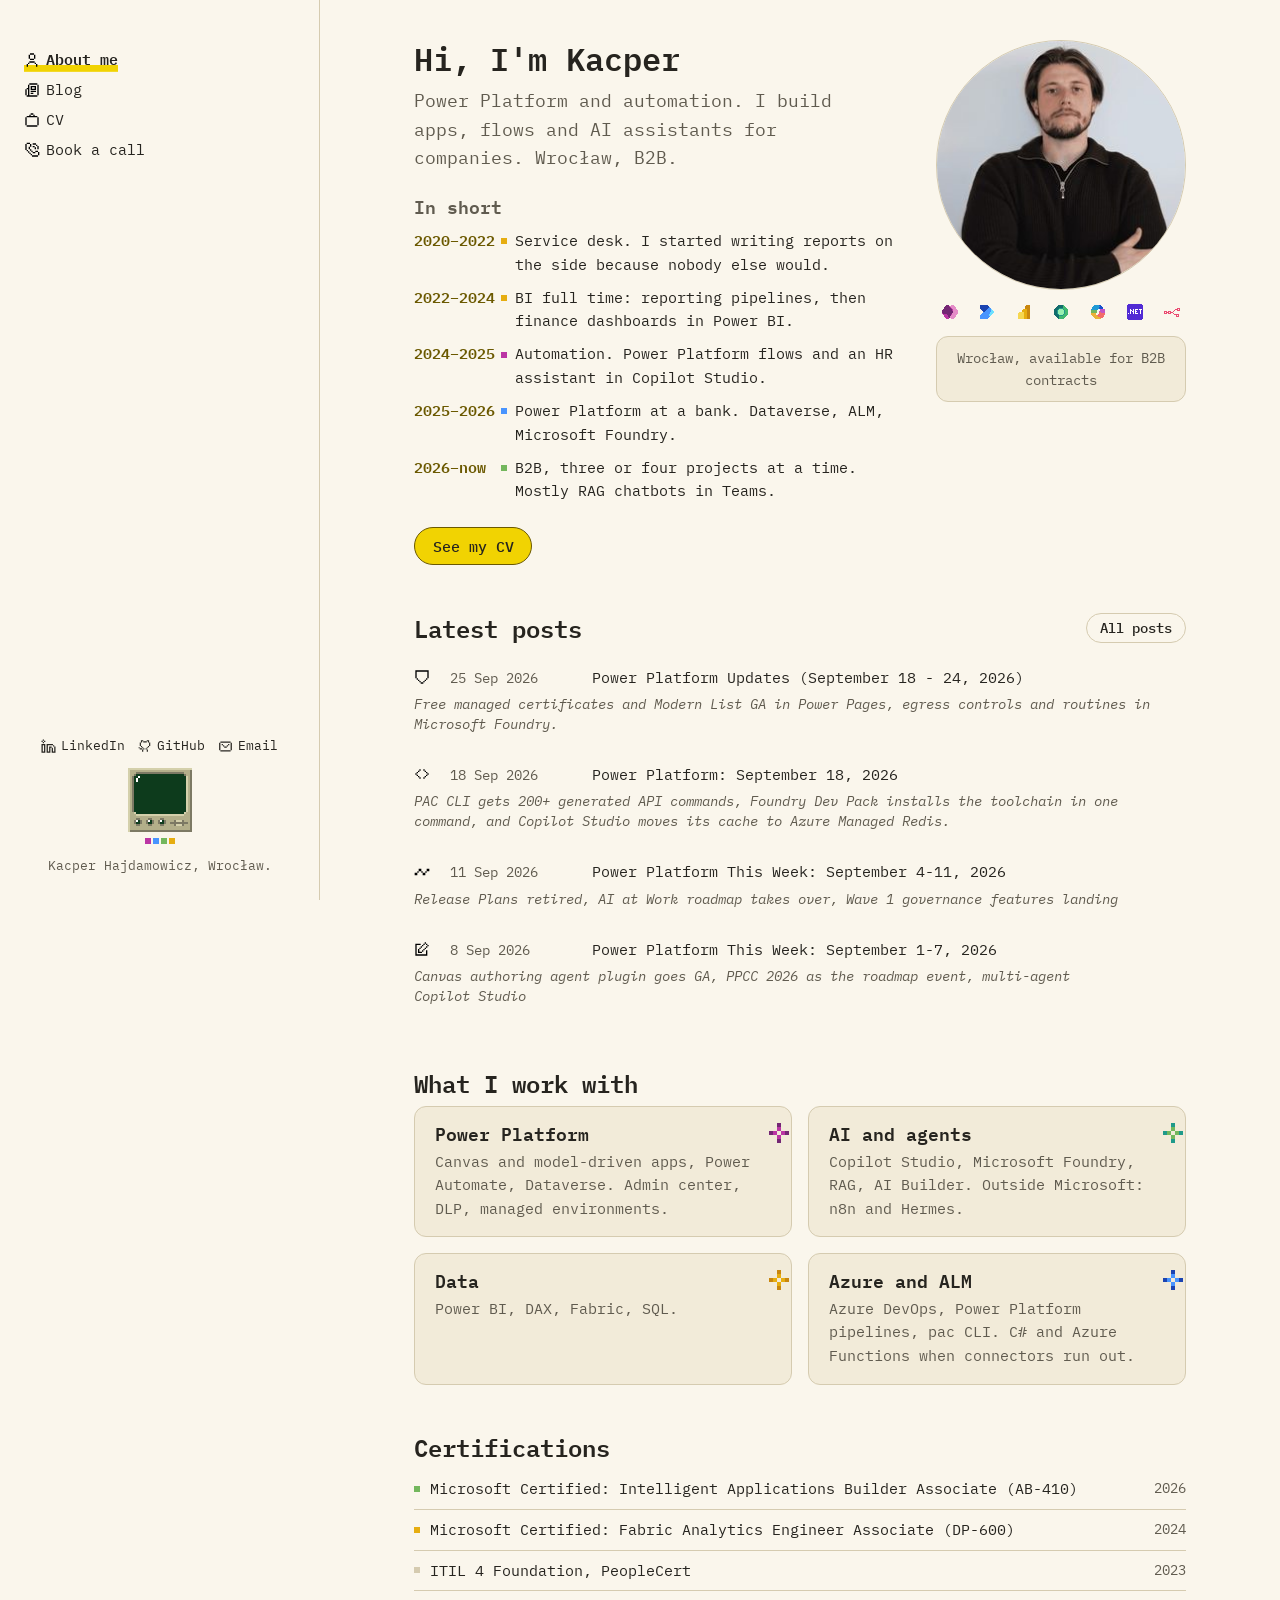
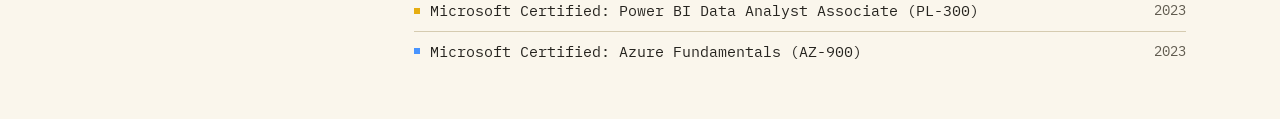
==== commit b0ea0323: "Point Open Graph URLs at kacperhajdamowicz.com" ====
--- a/index.html
+++ b/index.html
@@ -7,8 +7,8 @@
   <meta name="description" content="Kacper Hajdamowicz. Power Platform and automation, Wrocław. Apps, flows and AI assistants on Power Platform, Azure and n8n.">
   <meta property="og:title" content="Kacper Hajdamowicz">
   <meta property="og:description" content="Kacper Hajdamowicz. Power Platform and automation, Wrocław. Apps, flows and AI assistants on Power Platform, Azure and n8n.">
-  <meta property="og:url" content="https://kacperhajdamowicz.github.io/kacperhajdamowicz/">
-  <meta property="og:image" content="https://kacperhajdamowicz.github.io/kacperhajdamowicz/icon-512.png">
+  <meta property="og:url" content="https://kacperhajdamowicz.com/">
+  <meta property="og:image" content="https://kacperhajdamowicz.com/icon-512.png">
   <link rel="icon" href="favicon.png">
   <link rel="apple-touch-icon" href="apple-touch-icon.png">
   <link rel="preconnect" href="https://fonts.googleapis.com">
--- a/style.css
+++ b/style.css
@@ -20,6 +20,17 @@
   /* Calendly's own page colour on the free plan (colour params ignored).
      Fills the booking frame below Calendly's content so it reads as one sheet. */
   --bg-sheet: #FFFFFF;
+  /* Pixel accents: one dark and one light tone per area of work, taken from
+     the brand marks in icons/techno (Power Apps, Copilot, Power BI, Power
+     Automate). Decoration only, never text. */
+  --pp-dark: #742774;
+  --pp-light: #BB35A4;
+  --ai-dark: #1F9A8A;
+  --ai-light: #73B75D;
+  --data-dark: #C9870E;
+  --data-light: #E6AD10;
+  --azure-dark: #1B44B1;
+  --azure-light: #4894FE;
 
   --font-body: "IBM Plex Mono", ui-monospace, "Cascadia Mono", Consolas, "Courier New", monospace;
 
@@ -32,6 +43,11 @@
 * { box-sizing: border-box; }
 
 html { color-scheme: light; }
+
+/* Cross-document view transition: moving between pages cross-fades the
+   viewport (about 0.25s) instead of flashing. Chrome, Edge and Safari;
+   Firefox and file:// fall back to a plain navigation. */
+@view-transition { navigation: auto; }
 
 body {
   margin: 0;
@@ -60,6 +76,7 @@
 a { color: var(--accent-ink); text-decoration: none; }
 a:hover { text-decoration: underline; }
 :focus-visible { outline: 2px solid var(--accent-ink); outline-offset: 3px; }
+::selection { background: var(--accent); color: var(--on-accent); }
 
 .skip-link {
   position: absolute; left: calc(var(--sidebar-width) + 1rem); top: -3rem; z-index: 20;
@@ -98,19 +115,46 @@
 .sidebar-social a[href*="github"] { --icon: url("data:image/svg+xml,%3Csvg xmlns='http://www.w3.org/2000/svg' viewBox='0 0 24 24'%3E%3Cpath d='M5 2h4v2H7v2H5V2Zm0 10H3V6h2v6Zm2 2H5v-2h2v2Zm2 2v-2H7v2H3v-2H1v2h2v2h4v4h2v-4h2v-2H9Zm0 0v2H7v-2h2Zm6-12v2H9V4h6Zm4 2h-2V4h-2V2h4v4Zm0 6V6h2v6h-2Zm-2 2v-2h2v2h-2Zm-2 2v-2h2v2h-2Zm0 2h-2v-2h2v2Zm0 0h2v4h-2v-4Z'/%3E%3C/svg%3E"); }
 .sidebar-social a[href^="mailto"] { --icon: url("data:image/svg+xml,%3Csvg xmlns='http://www.w3.org/2000/svg' viewBox='0 0 24 24'%3E%3Cpath d='M6 8h2v2H6zm2 2h2v2H8zm10-2h-2v2h2zm-2 2h-2v2h2zm-6 2h4v2h-4zM2 6h2v12H2zm18 0h2v12h-2zM4 4h16v2H4zm0 14h16v2H4z'/%3E%3C/svg%3E"); }
 .sidebar-nav a, .sidebar-social a { color: var(--text); }
-.sidebar-nav a { display: inline-flex; align-items: center; gap: 0.4rem; }
+/* Highlighter stripe drawn as a background that grows from the left. The
+   current page has it at full width; hovering any other item sweeps it in,
+   so hover previews the active state. Text colour never changes. */
+.sidebar-nav a {
+  display: inline-flex; align-items: center; gap: 0.4rem;
+  background: linear-gradient(var(--accent), var(--accent)) no-repeat 0 100% / 0% 0.45em;
+  transition: background-size var(--transition);
+}
 .pix { image-rendering: pixelated; vertical-align: -0.2em; }
 .cv h2 .pix {
   width: 16px; height: 16px;
   vertical-align: middle;
   margin-right: 0.25em;
 }
-.sidebar-nav a[aria-current] {
-  color: var(--text); font-weight: 600;
-  box-shadow: inset 0 -0.45em var(--accent);
-}
-.sidebar-nav a:hover, .sidebar-social a:hover { color: var(--accent-ink); text-decoration: none; }
+.sidebar-nav a[aria-current] { font-weight: 600; }
+.sidebar-nav a:hover, .sidebar-nav a[aria-current] { background-size: 100% 0.45em; }
+.sidebar-nav a:hover { text-decoration: none; }
+.sidebar-social a:hover { color: var(--accent-ink); text-decoration: none; }
 .sidebar-note { margin: 0.75rem 0 0; font-size: 0.8rem; color: var(--text-muted); text-align: center; }
+/* Above the note: a pixel-art terminal (CC0, see README) sitting on a row of
+   four pixels in the brand colours of icons/techno, in the order purple
+   (Power Apps), blue (Power Automate), green (Copilot), yellow (Power BI).
+   The GIF animates on its own and CSS cannot pause it, so reduced motion
+   drops the terminal and keeps only the row. */
+.sidebar-note {
+  --pixel-row: linear-gradient(90deg,
+    var(--pp-light) 0 6px, transparent 6px 8px,
+    var(--azure-light) 8px 14px, transparent 14px 16px,
+    var(--ai-light) 16px 22px, transparent 22px 24px,
+    var(--data-light) 24px 30px);
+}
+.sidebar-note::before {
+  content: "";
+  display: block;
+  width: 64px; height: 76px;
+  margin: 0 auto 0.75rem;
+  background:
+    url("icons/terminal.gif") center top / 64px 64px no-repeat,
+    var(--pixel-row) center bottom / 30px 6px no-repeat;
+}
 
 /* Layout */
 .main { max-width: var(--content-width); margin: 0 auto; padding: 2.5rem 1.5rem 3rem; }
@@ -175,6 +219,20 @@
   white-space: nowrap;
 }
 .timeline dd { margin: 0; }
+/* A pixel in the column gap after each year, coloured by the area that
+   period was about (order of the rows in index.html). Absolute, so the
+   hero gains no height. */
+.timeline dt { position: relative; }
+.timeline dt::after {
+  content: "";
+  position: absolute; right: -12px; top: 0.6em;
+  width: 6px; height: 6px;
+  background: var(--era);
+}
+.timeline dt:nth-of-type(1), .timeline dt:nth-of-type(2) { --era: var(--data-light); }
+.timeline dt:nth-of-type(3) { --era: var(--pp-light); }
+.timeline dt:nth-of-type(4) { --era: var(--azure-light); }
+.timeline dt:nth-of-type(5) { --era: var(--ai-light); }
 
 .hero-figure { margin: 0; text-align: center; }
 .hero-tech {
@@ -210,6 +268,25 @@
 }
 .card h3 { margin-bottom: 0.35rem; }
 .card p { margin: 0; color: var(--text-muted); font-size: 0.95rem; }
+/* 8-bit sparkle in each card's corner, drawn as box-shadows of a 4px square
+   so it stays on a 4px grid and needs no asset. Colours follow the card
+   order in index.html: Power Platform, AI and agents, Data, Azure and ALM. */
+.card { position: relative; }
+.card::after {
+  content: "";
+  position: absolute; top: 1rem; right: 1.1rem;
+  width: 4px; height: 4px;
+  box-shadow:
+    8px 0 var(--pix-dark),
+    8px 4px var(--pix-light),
+    0 8px var(--pix-dark), 4px 8px var(--pix-light), 12px 8px var(--pix-light), 16px 8px var(--pix-dark),
+    8px 12px var(--pix-light),
+    8px 16px var(--pix-dark);
+}
+.card:nth-child(1) { --pix-dark: var(--pp-dark); --pix-light: var(--pp-light); }
+.card:nth-child(2) { --pix-dark: var(--ai-dark); --pix-light: var(--ai-light); }
+.card:nth-child(3) { --pix-dark: var(--data-dark); --pix-light: var(--data-light); }
+.card:nth-child(4) { --pix-dark: var(--azure-dark); --pix-light: var(--azure-light); }
 
 .certs { list-style: none; margin: 0; padding: 0; }
 .certs li {
@@ -218,6 +295,19 @@
   border-top: 1px solid var(--border);
 }
 .certs li:first-child { border-top: 0; }
+/* Pixel before each certificate, coloured by its area; ITIL stays neutral.
+   Order follows the list in index.html. */
+.certs li > span:first-child::before {
+  content: "";
+  display: inline-block;
+  width: 6px; height: 6px;
+  margin-right: 0.6rem;
+  vertical-align: 0.15em;
+  background: var(--cert, var(--border));
+}
+.certs li:nth-child(1) { --cert: var(--ai-light); }
+.certs li:nth-child(2), .certs li:nth-child(4) { --cert: var(--data-light); }
+.certs li:nth-child(5) { --cert: var(--azure-light); }
 
 /* Posts list (blog index and landing) */
 .posts { list-style: none; margin: 0; padding: 0; }
@@ -249,10 +339,15 @@
 
 /* Article */
 .back-link { display: inline-block; margin-bottom: 1.5rem; font-size: 0.9rem; }
-.article h1 { margin-bottom: 0.25rem; }
+.article h1 { margin-bottom: 0.25rem; text-wrap: wrap; }
 .post-meta { color: var(--text-muted); margin-bottom: 2rem; }
-.article h2 { margin-top: 2rem; }
-.article p { max-width: 65ch; }
+.article h2 { margin-top: 2rem; text-wrap: wrap; }
+.article { max-width: 65ch; }
+.article p { text-align: justify; hyphens: auto; }
+.article .post-meta { text-align: left; hyphens: manual; }
+/* long source URLs have no spaces; let them break anywhere instead of
+   pushing the page wider than a phone screen */
+.article a { overflow-wrap: anywhere; }
 .article code {
   font-size: 0.92em;
   padding: 0 0.3em;
@@ -263,12 +358,13 @@
 
 /* Article figures: inline SVG diagrams drawn at phone width (viewBox 352),
    shown 1:1 on desktop and scaled down slightly on small screens. */
-.article-figure { margin: 1.25rem 0 1.75rem; max-width: 22rem; }
+.article-figure { margin: 1.25rem auto 1.75rem; max-width: 22rem; }
 .article-figure svg { display: block; width: 100%; height: auto; font-family: inherit; font-size: 12px; }
 .article-figure figcaption {
   color: var(--text-muted);
   font-size: 0.85rem;
   font-style: italic;
+  text-align: center;
   margin-top: 0.5rem;
 }
 .diagram .box { fill: var(--bg-card); stroke: var(--border); }
@@ -303,6 +399,20 @@
 .company { font-weight: 400; }
 
 .skills div { margin-bottom: 0.3rem; }
+/* Pixel before each skill label, coloured by area; order follows the
+   list in cv/index.html. Hidden in print. */
+.skills b::before {
+  content: "";
+  display: inline-block;
+  width: 6px; height: 6px;
+  margin-right: 0.5rem;
+  vertical-align: 0.15em;
+  background: var(--skill, var(--border));
+}
+.skills div:nth-child(1), .skills div:nth-child(4) { --skill: var(--pp-light); }
+.skills div:nth-child(2), .skills div:nth-child(8) { --skill: var(--ai-light); }
+.skills div:nth-child(3), .skills div:nth-child(6) { --skill: var(--azure-light); }
+.skills div:nth-child(5) { --skill: var(--data-light); }
 
 .entry { margin-bottom: 1.25rem; break-inside: avoid; }
 .entry-line { display: flex; justify-content: space-between; align-items: baseline; gap: 1rem; }
@@ -338,7 +448,7 @@
     --text-muted: #555555;
     --border: #CCCCCC;
   }
-  .skip-link, .sidebar, .cv-actions { display: none; }
+  .skip-link, .sidebar, .cv-actions, .skills b::before { display: none; }
   body {
     padding-left: 0;
     background: #fff; color: var(--text);
@@ -384,4 +494,11 @@
 
 @media (prefers-reduced-motion: reduce) {
   * { transition: none !important; }
-}
+  ::view-transition-group(*),
+  ::view-transition-old(*),
+  ::view-transition-new(*) { animation: none !important; }
+  .sidebar-note::before {
+    height: 6px;
+    background: var(--pixel-row) center / 30px 6px no-repeat;
+  }
+}
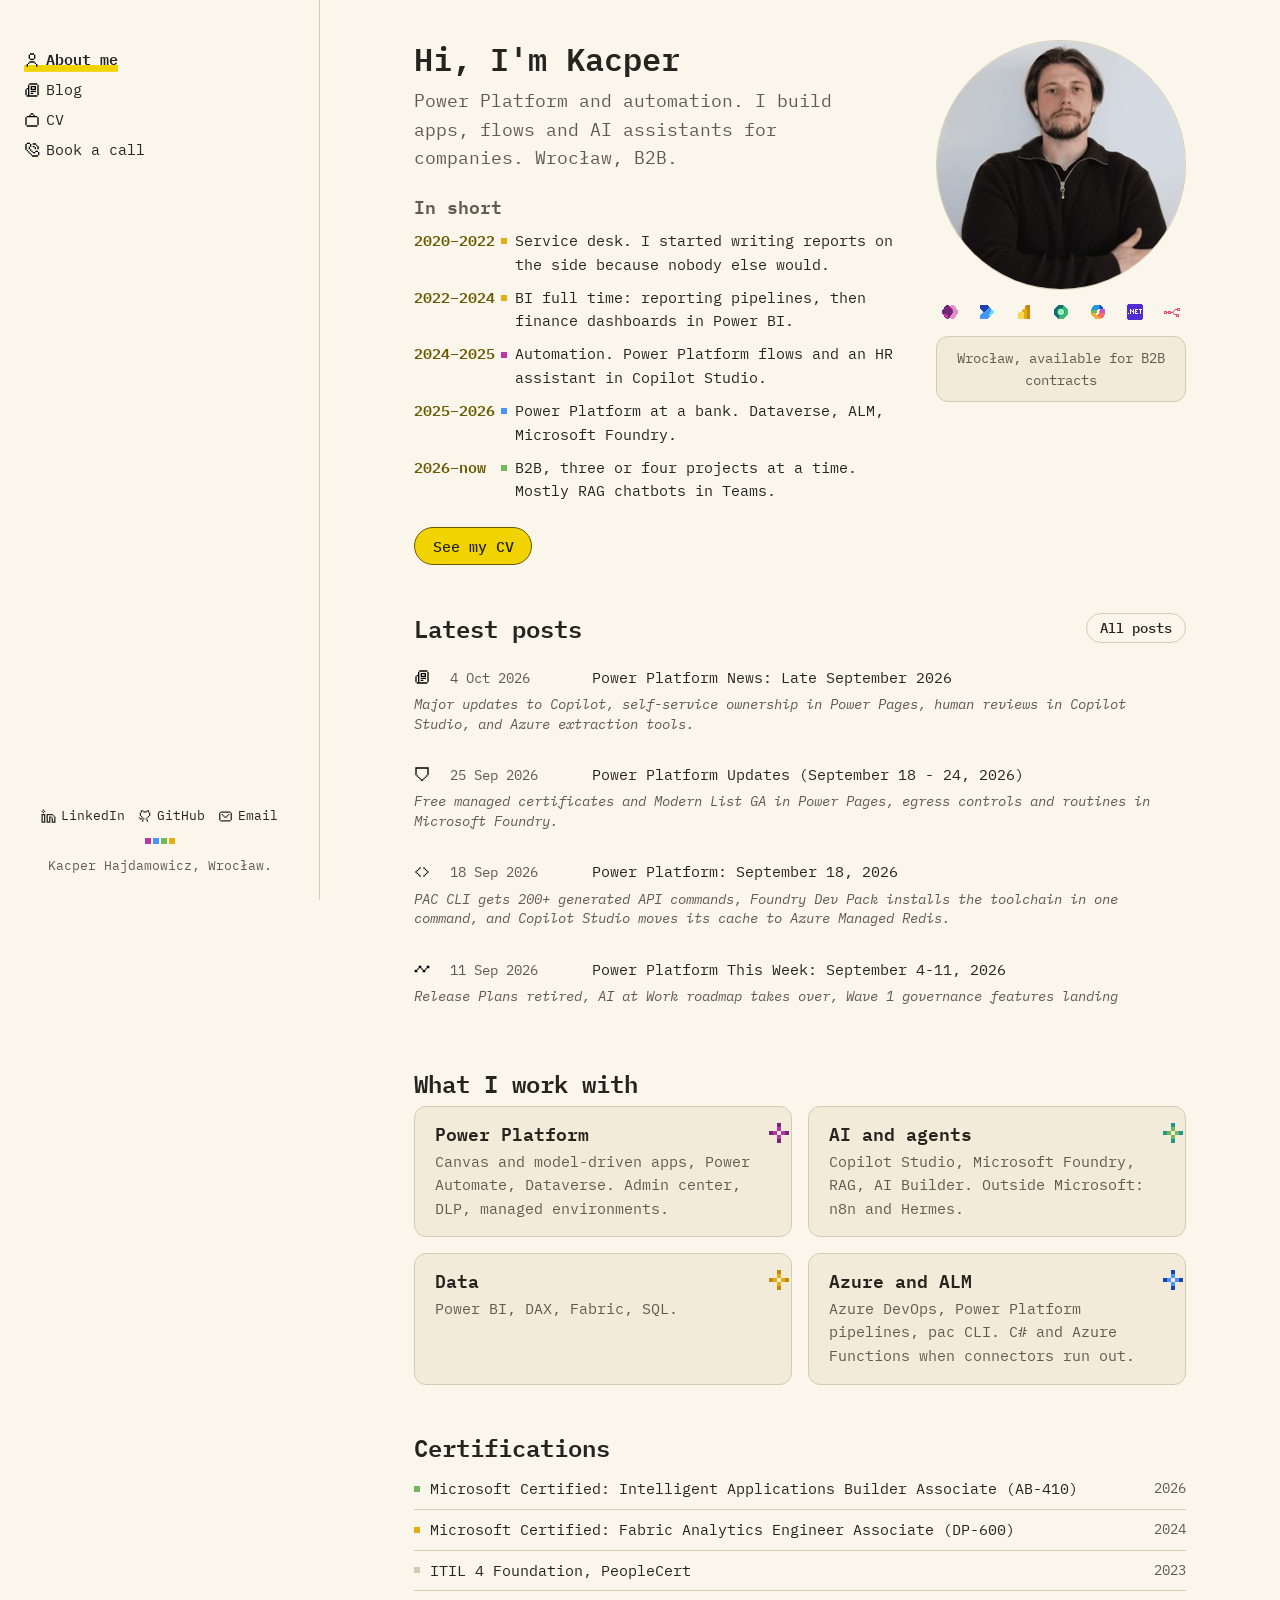
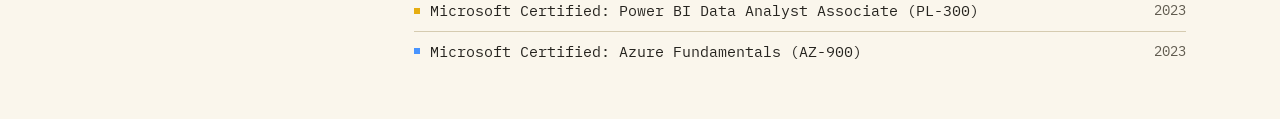
==== commit c47fbf6c: "Post: Power Platform News: Late September 2026" ====
--- a/index.html
+++ b/index.html
@@ -80,6 +80,14 @@
       <a class="button secondary small" href="blog/">All posts</a>
     </div>
     <ul class="posts">
+      <li><a class="post" href="blog/2026-10-power-platform-news-late-september-2026.html">
+      <span class="post-top">
+        <img class="pix" src="icons/article.svg" alt="" width="16" height="16">
+        <time datetime="2026-10-04">4 Oct 2026</time>
+        <span>Power Platform News: Late September 2026</span>
+      </span>
+      <span class="post-desc">Major updates to Copilot, self-service ownership in Power Pages, human reviews in Copilot Studio, and Azure extraction tools.</span>
+    </a></li>
       <li><a class="post" href="blog/2026-09-power-platform-updates-september-18-24-2026.html">
         <span class="post-top">
           <img class="pix" src="icons/shield.svg" alt="" width="16" height="16">
@@ -103,14 +111,6 @@
           <span>Power Platform This Week: September 4-11, 2026</span>
         </span>
         <span class="post-desc">Release Plans retired, AI at Work roadmap takes over, Wave 1 governance features landing</span>
-      </a></li>
-      <li><a class="post" href="blog/2026-09-power-platform-this-week-september-1-7-2026.html">
-        <span class="post-top">
-          <img class="pix" src="icons/edit-box.svg" alt="" width="16" height="16">
-          <time datetime="2026-09-08">8 Sep 2026</time>
-          <span>Power Platform This Week: September 1-7, 2026</span>
-        </span>
-        <span class="post-desc">Canvas authoring agent plugin goes GA, PPCC 2026 as the roadmap event, multi-agent Copilot Studio</span>
       </a></li>
     </ul>
   </section>
--- a/style.css
+++ b/style.css
@@ -134,26 +134,19 @@
 .sidebar-nav a:hover { text-decoration: none; }
 .sidebar-social a:hover { color: var(--accent-ink); text-decoration: none; }
 .sidebar-note { margin: 0.75rem 0 0; font-size: 0.8rem; color: var(--text-muted); text-align: center; }
-/* Above the note: a pixel-art terminal (CC0, see README) sitting on a row of
-   four pixels in the brand colours of icons/techno, in the order purple
-   (Power Apps), blue (Power Automate), green (Copilot), yellow (Power BI).
-   The GIF animates on its own and CSS cannot pause it, so reduced motion
-   drops the terminal and keeps only the row. */
-.sidebar-note {
-  --pixel-row: linear-gradient(90deg,
+/* Above the note: a row of four pixels in the brand colours of icons/techno,
+   in the order purple (Power Apps), blue (Power Automate), green (Copilot),
+   yellow (Power BI). */
+.sidebar-note::before {
+  content: "";
+  display: block;
+  width: 30px; height: 6px;
+  margin: 0 auto 0.75rem;
+  background: linear-gradient(90deg,
     var(--pp-light) 0 6px, transparent 6px 8px,
     var(--azure-light) 8px 14px, transparent 14px 16px,
     var(--ai-light) 16px 22px, transparent 22px 24px,
     var(--data-light) 24px 30px);
-}
-.sidebar-note::before {
-  content: "";
-  display: block;
-  width: 64px; height: 76px;
-  margin: 0 auto 0.75rem;
-  background:
-    url("icons/terminal.gif") center top / 64px 64px no-repeat,
-    var(--pixel-row) center bottom / 30px 6px no-repeat;
 }
 
 /* Layout */
@@ -497,8 +490,4 @@
   ::view-transition-group(*),
   ::view-transition-old(*),
   ::view-transition-new(*) { animation: none !important; }
-  .sidebar-note::before {
-    height: 6px;
-    background: var(--pixel-row) center / 30px 6px no-repeat;
-  }
-}
+}
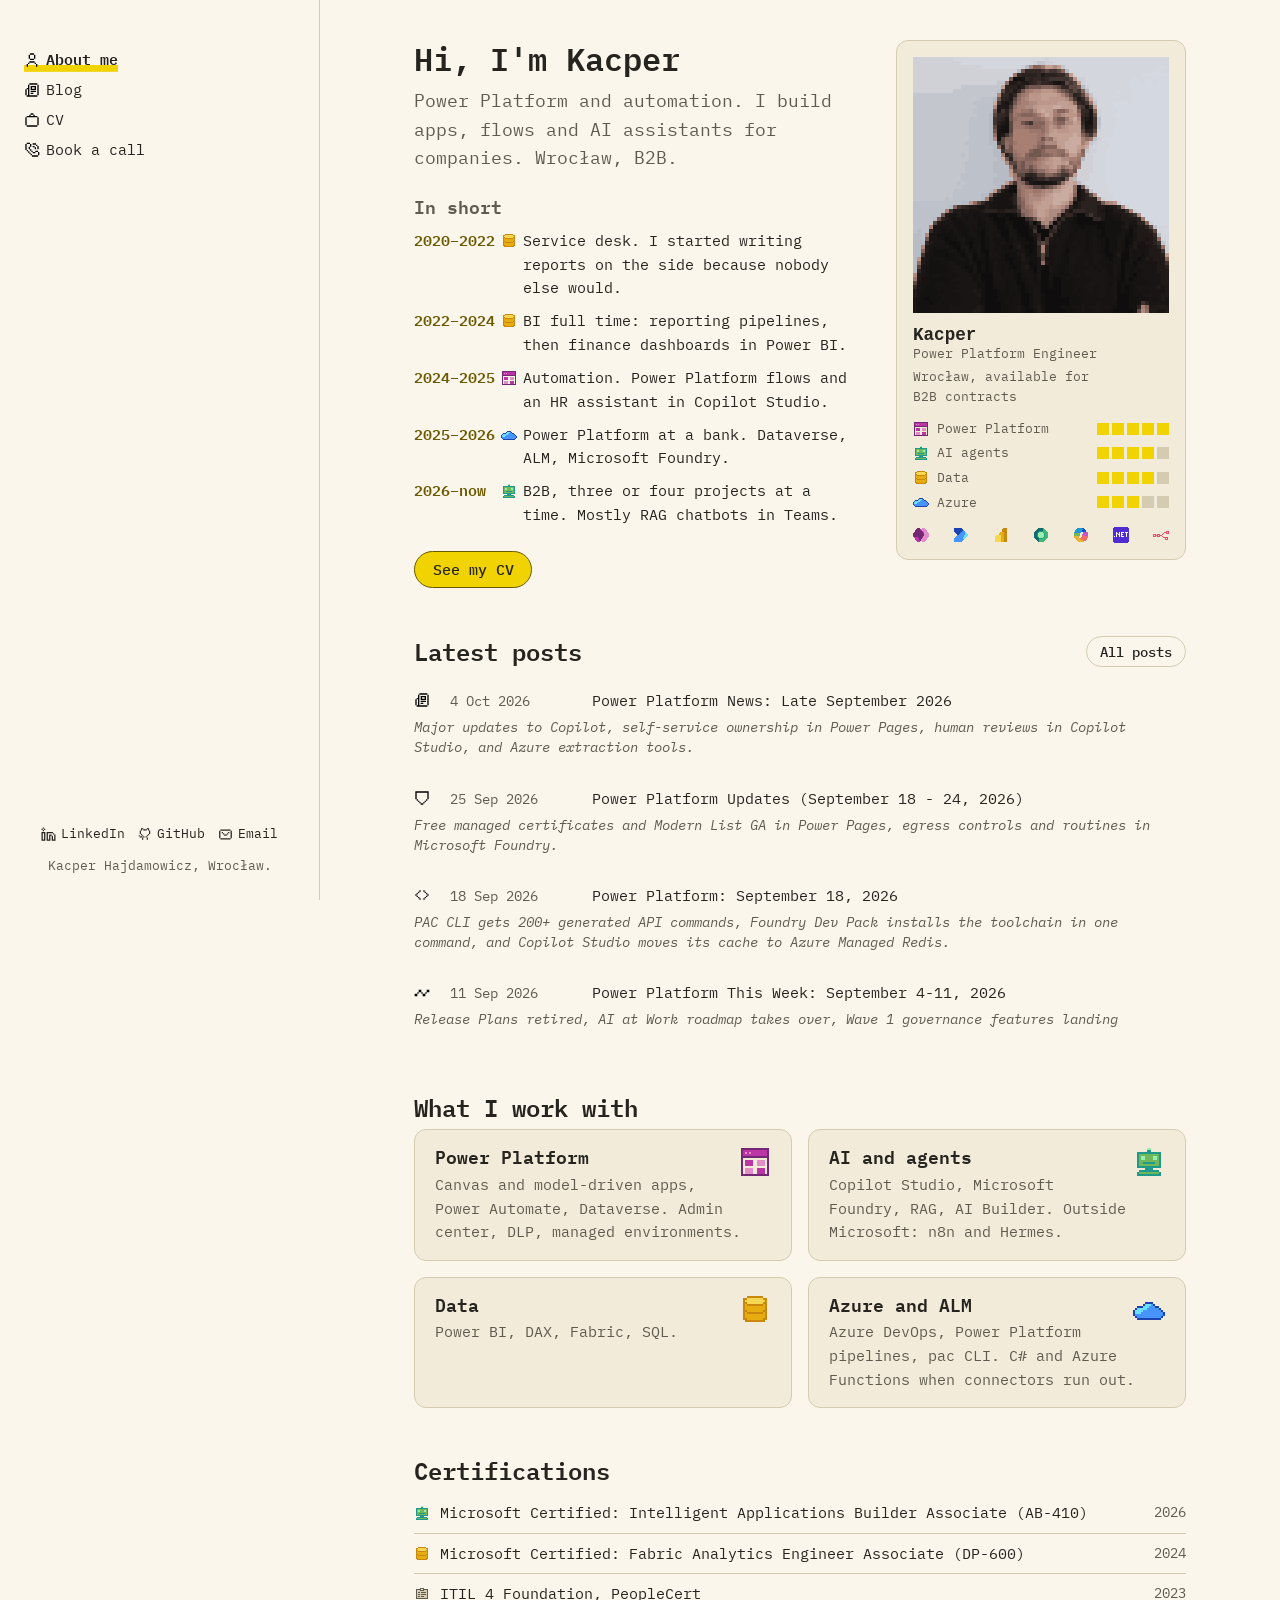
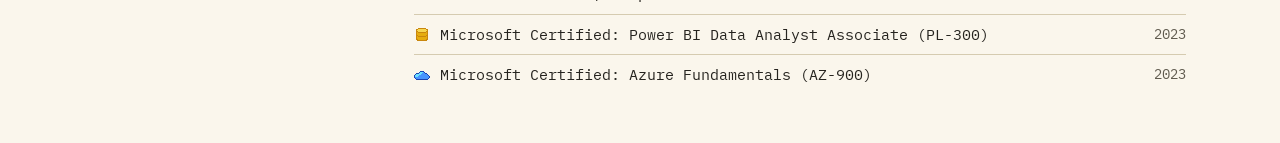
==== commit 0a496ca5: "Turn the hero photo into a pixel-art character sheet" ====
--- a/index.html
+++ b/index.html
@@ -60,17 +60,26 @@
     </div>
 
     <figure class="hero-figure">
-      <img class="hero-image" src="avatar-250.jpg" srcset="avatar-96.jpg 96w, avatar-250.jpg 250w, avatar-512.jpg 512w" sizes="(max-width:700px) 96px, 250px" alt="Kacper Hajdamowicz" width="250" height="250">
-      <div class="hero-tech" aria-label="Technologies I work with">
-        <img class="pix" src="icons/techno/powerapps.svg" alt="Power Apps" width="16" height="16">
-        <img class="pix" src="icons/techno/powerautomate.svg" alt="Power Automate" width="16" height="16">
-        <img class="pix" src="icons/techno/powerbi.svg" alt="Power BI" width="16" height="16">
-        <img class="pix" src="icons/techno/dataverse.svg" alt="Dataverse" width="16" height="16">
-        <img class="pix" src="icons/techno/copilot.svg" alt="Copilot" width="16" height="16">
-        <img class="pix" src="icons/techno/dotnet.svg" alt=".NET" width="16" height="16">
-        <img class="pix" src="icons/techno/n8n.svg" alt="n8n" width="16" height="16">
-      </div>
-      <figcaption class="hero-bubble">Wrocław, available for B2B contracts</figcaption>
+      <img class="hero-image" src="avatar-64.png" alt="Kacper Hajdamowicz, pixel-art portrait" width="256" height="256">
+      <figcaption>
+        <p class="sheet-name">Kacper <span class="sheet-class">Power Platform Engineer</span></p>
+        <p class="sheet-status">Wrocław, available for B2B contracts</p>
+        <dl class="sheet-stats">
+          <dt>Power Platform</dt><dd><span class="visually-hidden">5 of 5</span></dd>
+          <dt>AI agents</dt><dd><span class="visually-hidden">4 of 5</span></dd>
+          <dt>Data</dt><dd><span class="visually-hidden">4 of 5</span></dd>
+          <dt>Azure</dt><dd><span class="visually-hidden">3 of 5</span></dd>
+        </dl>
+        <div class="hero-tech" aria-label="Technologies I work with">
+          <img class="pix" src="icons/techno/powerapps.svg" alt="Power Apps" width="16" height="16">
+          <img class="pix" src="icons/techno/powerautomate.svg" alt="Power Automate" width="16" height="16">
+          <img class="pix" src="icons/techno/powerbi.svg" alt="Power BI" width="16" height="16">
+          <img class="pix" src="icons/techno/dataverse.svg" alt="Dataverse" width="16" height="16">
+          <img class="pix" src="icons/techno/copilot.svg" alt="Copilot" width="16" height="16">
+          <img class="pix" src="icons/techno/dotnet.svg" alt=".NET" width="16" height="16">
+          <img class="pix" src="icons/techno/n8n.svg" alt="n8n" width="16" height="16">
+        </div>
+      </figcaption>
     </figure>
   </section>
 
--- a/style.css
+++ b/style.css
@@ -20,17 +20,6 @@
   /* Calendly's own page colour on the free plan (colour params ignored).
      Fills the booking frame below Calendly's content so it reads as one sheet. */
   --bg-sheet: #FFFFFF;
-  /* Pixel accents: one dark and one light tone per area of work, taken from
-     the brand marks in icons/techno (Power Apps, Copilot, Power BI, Power
-     Automate). Decoration only, never text. */
-  --pp-dark: #742774;
-  --pp-light: #BB35A4;
-  --ai-dark: #1F9A8A;
-  --ai-light: #73B75D;
-  --data-dark: #C9870E;
-  --data-light: #E6AD10;
-  --azure-dark: #1B44B1;
-  --azure-light: #4894FE;
 
   --font-body: "IBM Plex Mono", ui-monospace, "Cascadia Mono", Consolas, "Courier New", monospace;
 
@@ -84,6 +73,7 @@
   background: var(--accent); color: var(--on-accent);
 }
 .skip-link:focus { top: 1rem; }
+.visually-hidden { position: absolute; width: 1px; height: 1px; overflow: hidden; clip-path: inset(50%); white-space: nowrap; }
 
 /* Sidebar: fixed on the left, the page scrolls past it.
    The social links and the note sit at the bottom (margin-top: auto). */
@@ -134,19 +124,17 @@
 .sidebar-nav a:hover { text-decoration: none; }
 .sidebar-social a:hover { color: var(--accent-ink); text-decoration: none; }
 .sidebar-note { margin: 0.75rem 0 0; font-size: 0.8rem; color: var(--text-muted); text-align: center; }
-/* Above the note: a row of four pixels in the brand colours of icons/techno,
-   in the order purple (Power Apps), blue (Power Automate), green (Copilot),
-   yellow (Power BI). */
-.sidebar-note::before {
+/* Pixel-art area icon (icons/area, 16x16 at 1x) on timeline years,
+   certificates and CV skills. --area-icon is set per row below; rows outside
+   the four areas get the neutral clipboard. */
+.timeline dt::after,
+.sheet-stats dt::before,
+.certs li > span:first-child::before,
+.cv-certs .item > span:first-child::before,
+.skills b::before {
   content: "";
-  display: block;
-  width: 30px; height: 6px;
-  margin: 0 auto 0.75rem;
-  background: linear-gradient(90deg,
-    var(--pp-light) 0 6px, transparent 6px 8px,
-    var(--azure-light) 8px 14px, transparent 14px 16px,
-    var(--ai-light) 16px 22px, transparent 22px 24px,
-    var(--data-light) 24px 30px);
+  width: 16px; height: 16px;
+  background: var(--area-icon, url("icons/area/process.svg")) center / 16px 16px no-repeat;
 }
 
 /* Layout */
@@ -194,14 +182,14 @@
 .button.small { padding: 0.35rem 0.8rem; font-size: 0.9rem; }
 
 /* Landing: hero with timeline and photo */
-.hero { display: grid; grid-template-columns: 1fr 250px; gap: 2.5rem; align-items: start; }
+.hero { display: grid; grid-template-columns: 1fr 290px; gap: 2.5rem; align-items: start; }
 .hero-actions { display: flex; flex-wrap: wrap; gap: 0.75rem; margin-top: 1.5rem; }
 
 .timeline-title { font-size: 1.1rem; color: var(--text-muted); margin: 1.5rem 0 0.75rem; }
 .timeline {
   display: grid;
   grid-template-columns: max-content 1fr;
-  column-gap: 1.25rem;
+  column-gap: 1.75rem;
   row-gap: 0.6rem;
   margin: 0;
 }
@@ -212,43 +200,57 @@
   white-space: nowrap;
 }
 .timeline dd { margin: 0; }
-/* A pixel in the column gap after each year, coloured by the area that
+/* An icon in the column gap after each year, for the area that
    period was about (order of the rows in index.html). Absolute, so the
    hero gains no height. */
 .timeline dt { position: relative; }
-.timeline dt::after {
-  content: "";
-  position: absolute; right: -12px; top: 0.6em;
-  width: 6px; height: 6px;
-  background: var(--era);
-}
-.timeline dt:nth-of-type(1), .timeline dt:nth-of-type(2) { --era: var(--data-light); }
-.timeline dt:nth-of-type(3) { --era: var(--pp-light); }
-.timeline dt:nth-of-type(4) { --era: var(--azure-light); }
-.timeline dt:nth-of-type(5) { --era: var(--ai-light); }
-
-.hero-figure { margin: 0; text-align: center; }
+.timeline dt::after { position: absolute; right: -22px; top: calc(0.775em - 8px); }
+.timeline dt:nth-of-type(1), .timeline dt:nth-of-type(2) { --area-icon: url("icons/area/data.svg"); }
+.timeline dt:nth-of-type(3) { --area-icon: url("icons/area/power-platform.svg"); }
+.timeline dt:nth-of-type(4) { --area-icon: url("icons/area/azure.svg"); }
+.timeline dt:nth-of-type(5) { --area-icon: url("icons/area/ai.svg"); }
+
+/* Character sheet: the photo pixelated to 64x64 (ffmpeg, see CLAUDE.md)
+   and drawn at 4x, name plate, four area stats as segmented bars, the tech
+   icons as the inventory row. */
+.hero-figure {
+  margin: 0;
+  padding: 1rem;
+  border: 1px solid var(--border);
+  border-radius: var(--radius);
+  background: var(--bg-card);
+}
+.hero-image { display: block; width: 256px; height: 256px; image-rendering: pixelated; }
+.sheet-name { margin: 0.75rem 0 0; font-size: 1.1rem; font-weight: 700; line-height: 1.2; }
+.sheet-class { display: block; font-size: 0.8rem; font-weight: 400; color: var(--text-muted); }
+.sheet-status { margin: 0.35rem 0 0; font-size: 0.8rem; color: var(--text-muted); }
+/* Stats: area icon, label, then five 12px segments with 3px gaps. --fill is
+   the lit width in accent, the rest stays --border; the top layer paints
+   the gaps in the card colour. */
+.sheet-stats {
+  display: grid; grid-template-columns: 1fr auto; align-items: center;
+  gap: 0.3rem 0.75rem;
+  margin: 0.75rem 0 0;
+  font-size: 0.8rem;
+}
+.sheet-stats dt { display: flex; align-items: center; gap: 0.5rem; color: var(--text-muted); }
+.sheet-stats dd {
+  margin: 0; width: 72px; height: 12px;
+  background:
+    repeating-linear-gradient(90deg, transparent 0 12px, var(--bg-card) 12px 15px),
+    linear-gradient(90deg, var(--accent) 0 var(--fill), var(--border) var(--fill));
+}
+.sheet-stats dt:nth-of-type(1) { --area-icon: url("icons/area/power-platform.svg"); }
+.sheet-stats dt:nth-of-type(2) { --area-icon: url("icons/area/ai.svg"); }
+.sheet-stats dt:nth-of-type(3) { --area-icon: url("icons/area/data.svg"); }
+.sheet-stats dt:nth-of-type(4) { --area-icon: url("icons/area/azure.svg"); }
+.sheet-stats dd:nth-of-type(1) { --fill: 72px; }
+.sheet-stats dd:nth-of-type(2), .sheet-stats dd:nth-of-type(3) { --fill: 57px; }
+.sheet-stats dd:nth-of-type(4) { --fill: 42px; }
 .hero-tech {
   display: flex; justify-content: space-between; align-items: center;
   gap: 0.25rem;
-  margin: 0.9rem 0.35rem 0;
-}
-.hero-image {
-  display: block;
-  width: 250px; height: 250px;
-  object-fit: cover;
-  border: 1px solid var(--border);
-  border-radius: 999px;
-  background: var(--bg-card);
-}
-.hero-bubble {
-  margin-top: 1rem;
-  padding: 0.6rem 0.9rem;
-  border: 1px solid var(--border);
-  border-radius: var(--radius);
-  background: var(--bg-card);
-  color: var(--text-muted);
-  font-size: 0.9rem;
+  margin: 0.9rem 0 0;
 }
 
 /* Landing: cards and certificates */
@@ -261,25 +263,20 @@
 }
 .card h3 { margin-bottom: 0.35rem; }
 .card p { margin: 0; color: var(--text-muted); font-size: 0.95rem; }
-/* 8-bit sparkle in each card's corner, drawn as box-shadows of a 4px square
-   so it stays on a 4px grid and needs no asset. Colours follow the card
-   order in index.html: Power Platform, AI and agents, Data, Azure and ALM. */
-.card { position: relative; }
-.card::after {
+/* Pixel-art category icon (icons/area, 16x16 drawn at 2x) floated in each
+   card's top-right corner so the text wraps around it. Order follows the
+   cards in index.html: Power Platform, AI and agents, Data, Azure and ALM. */
+.card::before {
   content: "";
-  position: absolute; top: 1rem; right: 1.1rem;
-  width: 4px; height: 4px;
-  box-shadow:
-    8px 0 var(--pix-dark),
-    8px 4px var(--pix-light),
-    0 8px var(--pix-dark), 4px 8px var(--pix-light), 12px 8px var(--pix-light), 16px 8px var(--pix-dark),
-    8px 12px var(--pix-light),
-    8px 16px var(--pix-dark);
-}
-.card:nth-child(1) { --pix-dark: var(--pp-dark); --pix-light: var(--pp-light); }
-.card:nth-child(2) { --pix-dark: var(--ai-dark); --pix-light: var(--ai-light); }
-.card:nth-child(3) { --pix-dark: var(--data-dark); --pix-light: var(--data-light); }
-.card:nth-child(4) { --pix-dark: var(--azure-dark); --pix-light: var(--azure-light); }
+  float: right;
+  width: 32px; height: 32px;
+  margin: 0 0 0.25rem 0.75rem;
+  background: var(--area-icon) center / 32px 32px no-repeat;
+}
+.card:nth-child(1) { --area-icon: url("icons/area/power-platform.svg"); }
+.card:nth-child(2) { --area-icon: url("icons/area/ai.svg"); }
+.card:nth-child(3) { --area-icon: url("icons/area/data.svg"); }
+.card:nth-child(4) { --area-icon: url("icons/area/azure.svg"); }
 
 .certs { list-style: none; margin: 0; padding: 0; }
 .certs li {
@@ -288,19 +285,18 @@
   border-top: 1px solid var(--border);
 }
 .certs li:first-child { border-top: 0; }
-/* Pixel before each certificate, coloured by its area; ITIL stays neutral.
+/* Icon before each certificate, for its area; ITIL gets the neutral one.
    Order follows the list in index.html. */
-.certs li > span:first-child::before {
-  content: "";
-  display: inline-block;
-  width: 6px; height: 6px;
-  margin-right: 0.6rem;
-  vertical-align: 0.15em;
-  background: var(--cert, var(--border));
-}
-.certs li:nth-child(1) { --cert: var(--ai-light); }
-.certs li:nth-child(2), .certs li:nth-child(4) { --cert: var(--data-light); }
-.certs li:nth-child(5) { --cert: var(--azure-light); }
+.certs li > span:first-child::before { display: inline-block; margin-right: 0.6rem; vertical-align: -0.2em; }
+.certs li:nth-child(1) { --area-icon: url("icons/area/ai.svg"); }
+.certs li:nth-child(2), .certs li:nth-child(4) { --area-icon: url("icons/area/data.svg"); }
+.certs li:nth-child(5) { --area-icon: url("icons/area/azure.svg"); }
+/* The same icons on the certifications in the CV (order of cv/index.html;
+   ITIL and IPMA neutral). Hidden in print. */
+.cv-certs .item > span:first-child::before { display: inline-block; margin-right: 0.5rem; vertical-align: -0.2em; }
+.cv-certs .item:nth-of-type(1) { --area-icon: url("icons/area/ai.svg"); }
+.cv-certs .item:nth-of-type(2), .cv-certs .item:nth-of-type(4) { --area-icon: url("icons/area/data.svg"); }
+.cv-certs .item:nth-of-type(5) { --area-icon: url("icons/area/azure.svg"); }
 
 /* Posts list (blog index and landing) */
 .posts { list-style: none; margin: 0; padding: 0; }
@@ -392,20 +388,14 @@
 .company { font-weight: 400; }
 
 .skills div { margin-bottom: 0.3rem; }
-/* Pixel before each skill label, coloured by area; order follows the
+/* Icon before each skill label, for its area; order follows the
    list in cv/index.html. Hidden in print. */
-.skills b::before {
-  content: "";
-  display: inline-block;
-  width: 6px; height: 6px;
-  margin-right: 0.5rem;
-  vertical-align: 0.15em;
-  background: var(--skill, var(--border));
-}
-.skills div:nth-child(1), .skills div:nth-child(4) { --skill: var(--pp-light); }
-.skills div:nth-child(2), .skills div:nth-child(8) { --skill: var(--ai-light); }
-.skills div:nth-child(3), .skills div:nth-child(6) { --skill: var(--azure-light); }
-.skills div:nth-child(5) { --skill: var(--data-light); }
+.skills b::before { display: inline-block; margin-right: 0.5rem; vertical-align: -0.2em; }
+.skills div:nth-child(1), .skills div:nth-child(4) { --area-icon: url("icons/area/power-platform.svg"); }
+.skills div:nth-child(2), .skills div:nth-child(8) { --area-icon: url("icons/area/ai.svg"); }
+.skills div:nth-child(3), .skills div:nth-child(6) { --area-icon: url("icons/area/azure.svg"); }
+.skills div:nth-child(5) { --area-icon: url("icons/area/data.svg"); }
+.skills div:nth-child(9) { --area-icon: url("icons/area/languages.svg"); }
 
 .entry { margin-bottom: 1.25rem; break-inside: avoid; }
 .entry-line { display: flex; justify-content: space-between; align-items: baseline; gap: 1rem; }
@@ -441,7 +431,7 @@
     --text-muted: #555555;
     --border: #CCCCCC;
   }
-  .skip-link, .sidebar, .cv-actions, .skills b::before { display: none; }
+  .skip-link, .sidebar, .cv-actions, .skills b::before, .cv-certs .item > span:first-child::before { display: none; }
   body {
     padding-left: 0;
     background: #fff; color: var(--text);
@@ -475,10 +465,11 @@
   .entry-line, .item { flex-direction: column; gap: 0; }
   .post { gap: 0.35rem; }
   .hero { grid-template-columns: 1fr; gap: 1.5rem; }
-  .hero-figure { order: -1; display: grid; grid-template-columns: auto 1fr; grid-template-rows: auto auto; gap: 0 1rem; text-align: left; }
-  .hero-image { grid-column: 1; grid-row: 1; width: 96px; height: 96px; justify-self: center; }
-  .hero-tech { grid-column: 1; grid-row: 2; order: 0; justify-content: flex-start; gap: 0.5rem; margin: 0.4rem 0 0; }
-  .hero-bubble { grid-column: 2; grid-row: 1; min-height: 60px; margin-top: 0; align-self: center; padding: 0.5rem 0.8rem; display: flex; align-items: center; }
+  .hero-figure { order: -1; }
+  .hero-image { float: left; width: 128px; height: 128px; margin: 0 1rem 0.5rem 0; }
+  .sheet-name { margin-top: 0; }
+  .sheet-stats { clear: left; }
+  .hero-tech { justify-content: flex-start; gap: 0.5rem; }
   .cards { grid-template-columns: 1fr; }
   .booking-facts { flex-basis: 100%; display: grid; grid-template-columns: max-content 1fr; column-gap: 1.25rem; row-gap: 0.4rem; align-items: baseline; }
   .booking-facts dd { margin: 0; }
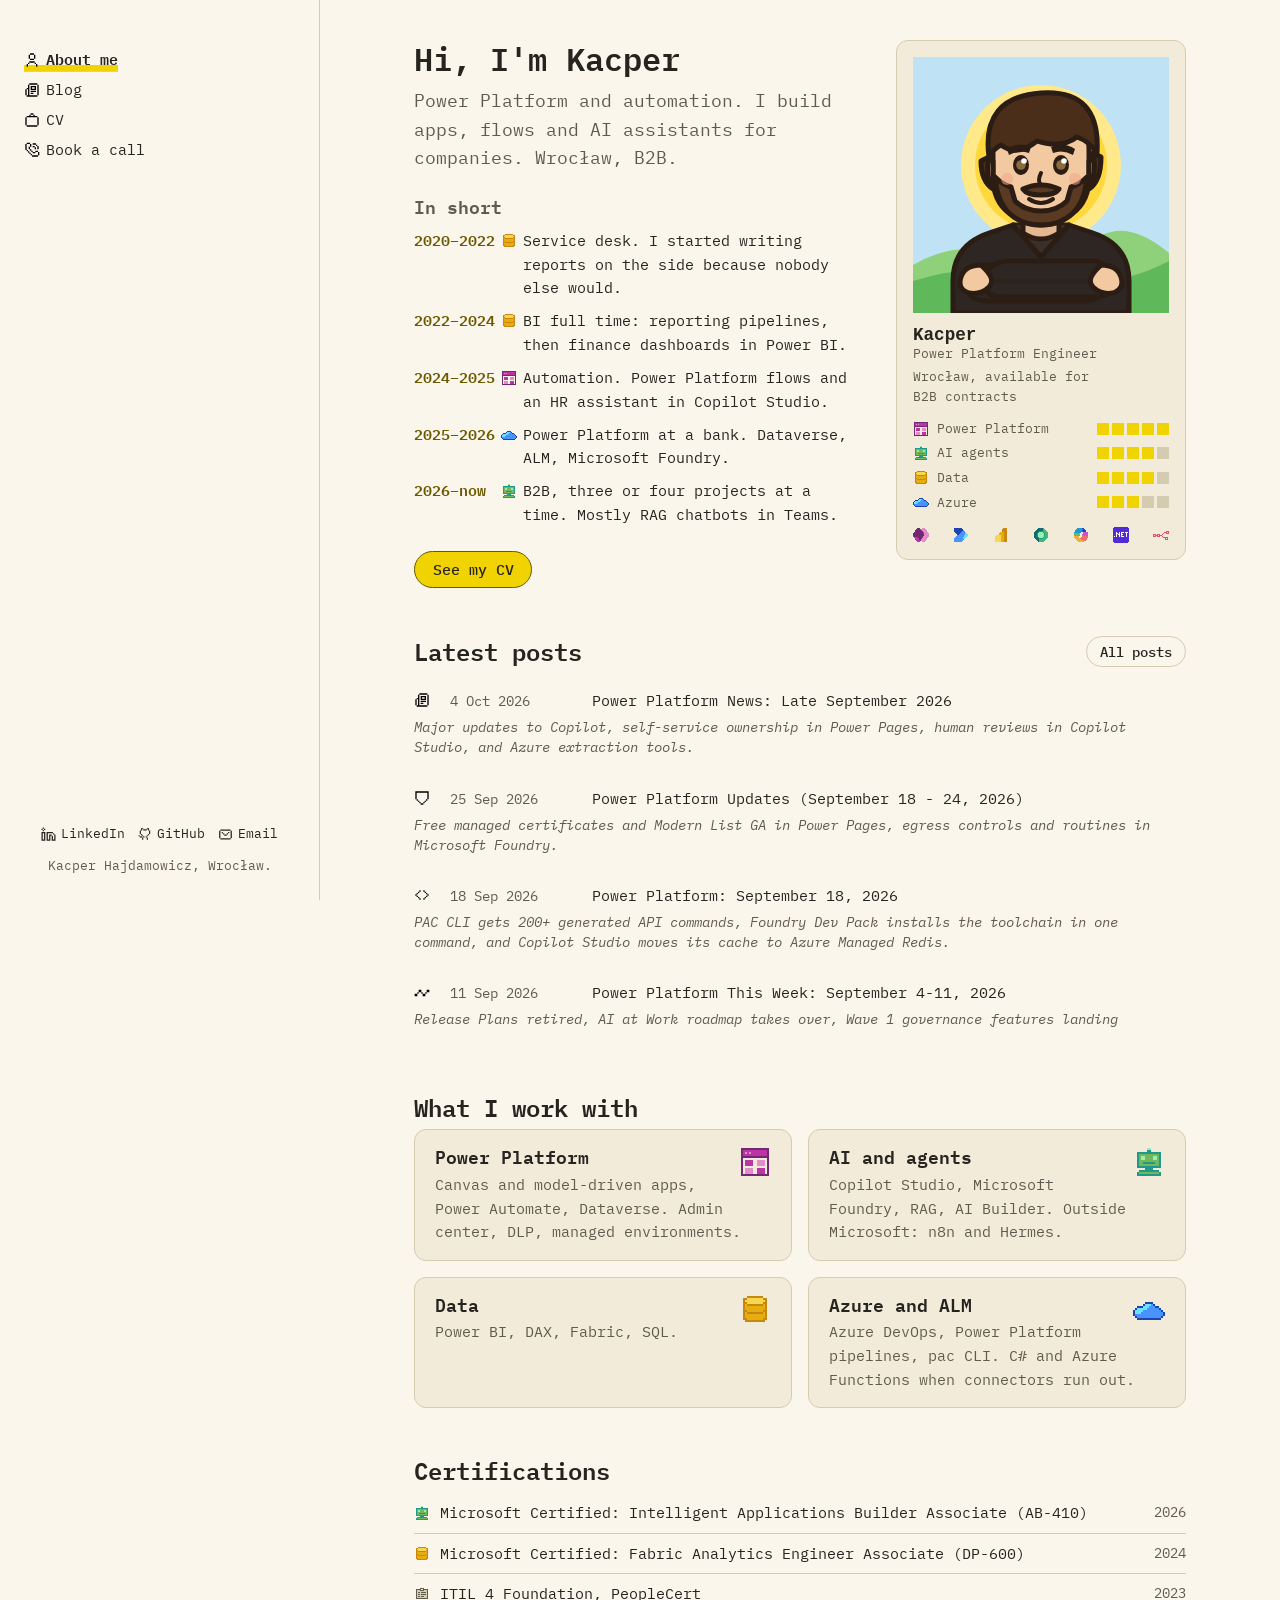
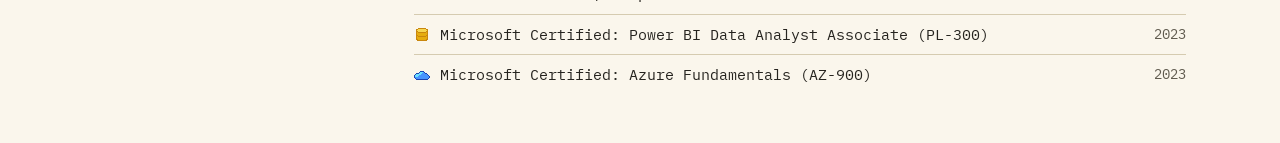
==== commit 6da7816e: "Draw the hero portrait as a cartoon instead of the photo" ====
--- a/index.html
+++ b/index.html
@@ -60,7 +60,7 @@
     </div>
 
     <figure class="hero-figure">
-      <img class="hero-image" src="avatar-64.png" alt="Kacper Hajdamowicz, pixel-art portrait" width="256" height="256">
+      <img class="hero-image" src="avatar.svg" alt="Kacper Hajdamowicz, cartoon portrait" width="256" height="256">
       <figcaption>
         <p class="sheet-name">Kacper <span class="sheet-class">Power Platform Engineer</span></p>
         <p class="sheet-status">Wrocław, available for B2B contracts</p>
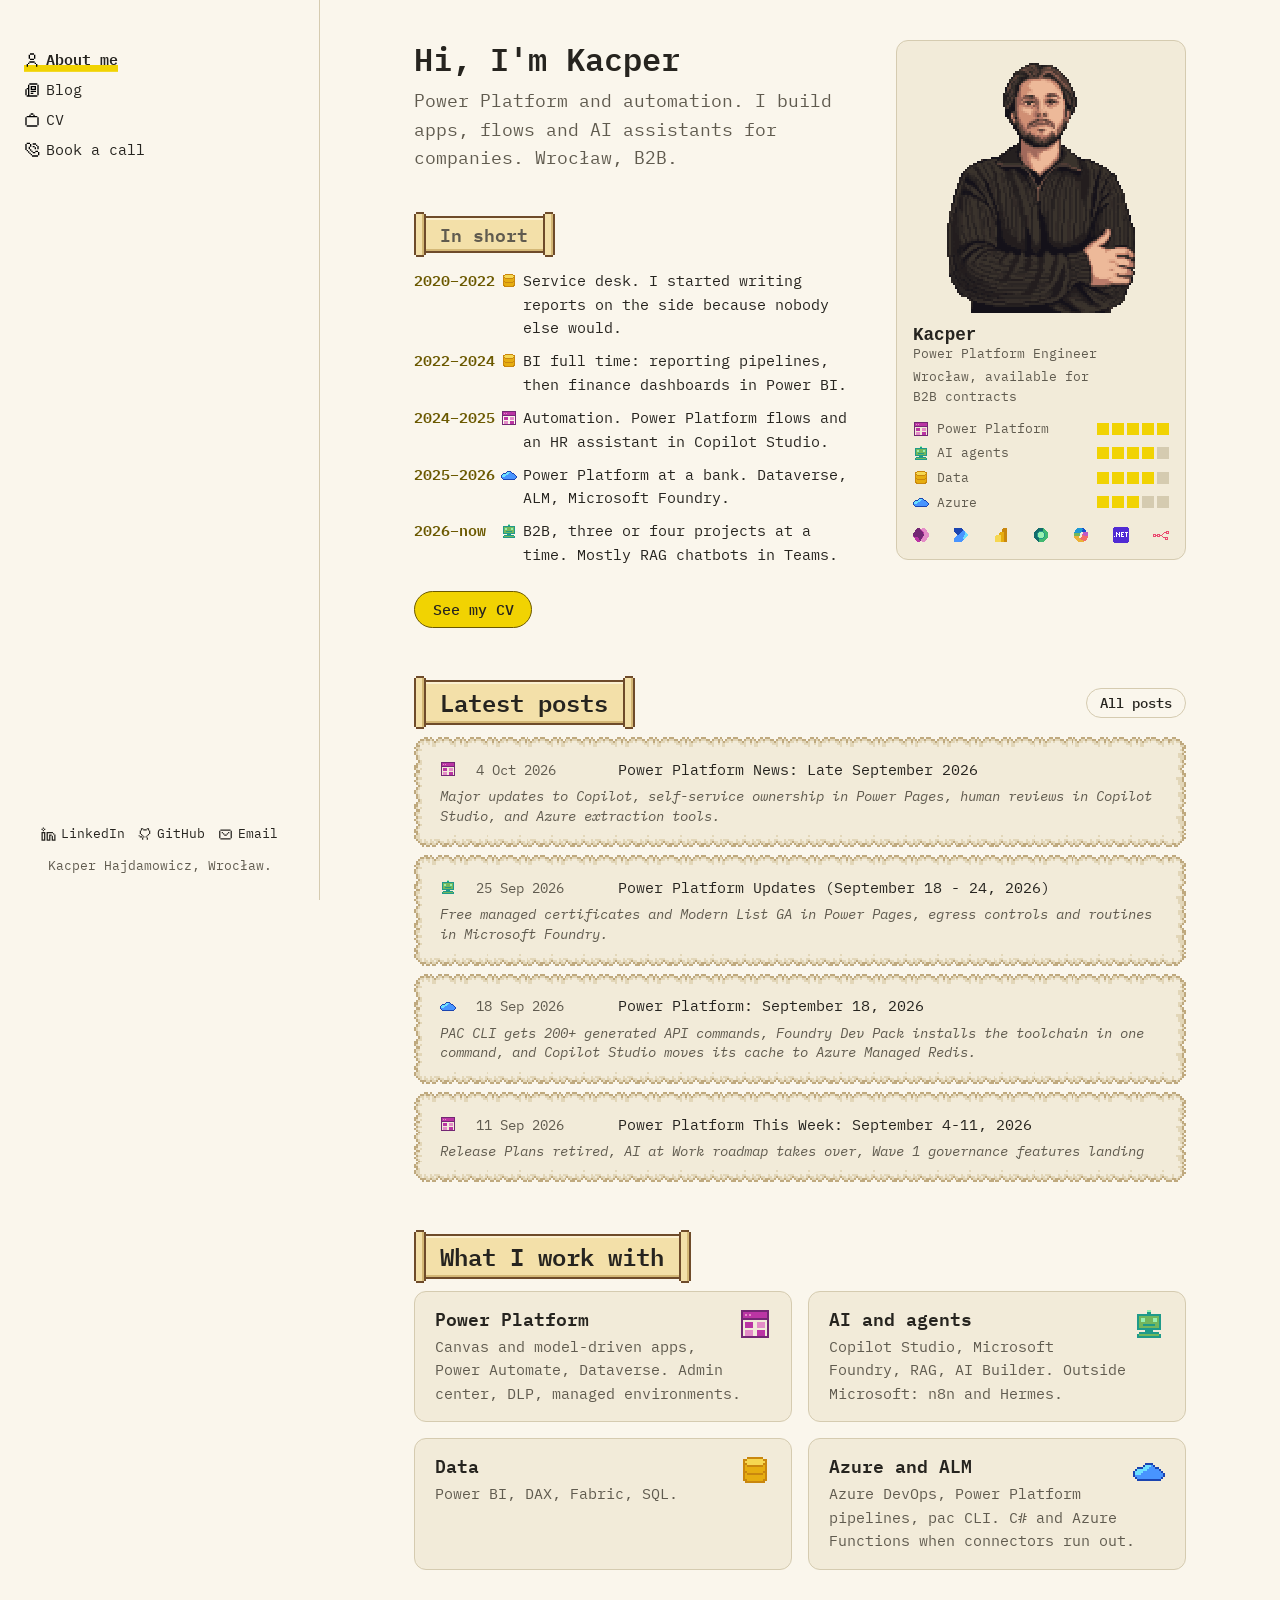
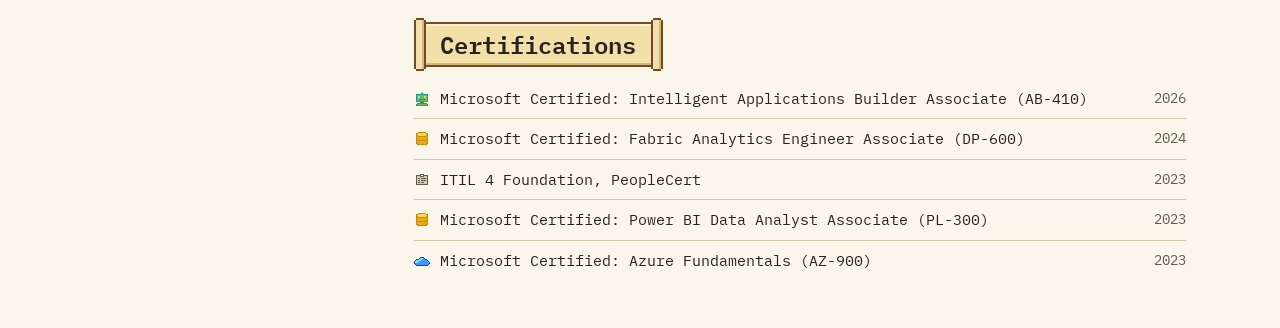
==== commit f446b4e2: "Mark post rows with area icons instead of per-post pixelarticons" ====
--- a/index.html
+++ b/index.html
@@ -91,7 +91,7 @@
     <ul class="posts">
       <li><a class="post" href="blog/2026-10-power-platform-news-late-september-2026.html">
       <span class="post-top">
-        <img class="pix" src="icons/article.svg" alt="" width="16" height="16">
+        <img class="pix" src="icons/area/power-platform.svg" alt="" width="16" height="16">
         <time datetime="2026-10-04">4 Oct 2026</time>
         <span>Power Platform News: Late September 2026</span>
       </span>
@@ -99,7 +99,7 @@
     </a></li>
       <li><a class="post" href="blog/2026-09-power-platform-updates-september-18-24-2026.html">
         <span class="post-top">
-          <img class="pix" src="icons/shield.svg" alt="" width="16" height="16">
+          <img class="pix" src="icons/area/ai.svg" alt="" width="16" height="16">
           <time datetime="2026-09-25">25 Sep 2026</time>
           <span>Power Platform Updates (September 18 - 24, 2026)</span>
         </span>
@@ -107,7 +107,7 @@
       </a></li>
       <li><a class="post" href="blog/2026-09-power-platform-september-18-2026.html">
         <span class="post-top">
-          <img class="pix" src="icons/code.svg" alt="" width="16" height="16">
+          <img class="pix" src="icons/area/azure.svg" alt="" width="16" height="16">
           <time datetime="2026-09-18">18 Sep 2026</time>
           <span>Power Platform: September 18, 2026</span>
         </span>
@@ -115,7 +115,7 @@
       </a></li>
       <li><a class="post" href="blog/2026-09-power-platform-this-week-september-4-11-2026.html">
         <span class="post-top">
-          <img class="pix" src="icons/timeline.svg" alt="" width="16" height="16">
+          <img class="pix" src="icons/area/power-platform.svg" alt="" width="16" height="16">
           <time datetime="2026-09-11">11 Sep 2026</time>
           <span>Power Platform This Week: September 4-11, 2026</span>
         </span>
--- a/style.css
+++ b/style.css
@@ -58,6 +58,17 @@
 }
 h1 { font-size: 2rem; }
 h2 { font-size: 1.5rem; }
+/* Section headings sit on a pixel-art parchment scroll (icons/scroll.svg,
+   30x20 drawn at 2x) via a 9-slice border-image: the roll caps are the
+   corners, the roll body and the paper outline are the stretched edges,
+   `fill` paints the parchment behind the text. Shrink-to-fit so the scroll
+   hugs the title. `.scroll` puts the same scroll on a page title. */
+h2, .scroll {
+  display: inline-block;
+  border-style: solid; border-width: 12px 20px; border-color: transparent;
+  border-image: url("icons/scroll.svg") 6 10 fill stretch;
+  padding: 0 0.4rem;
+}
 h3 { font-size: 1.1rem; }
 p { margin: 0 0 1rem; }
 p, dd, .post-desc { text-wrap: pretty; }
@@ -85,6 +96,10 @@
   overflow-y: auto;
   background: var(--bg);
   border-right: 1px solid var(--border);
+  /* Alternative edge kept for later: a pixel-art chain (icons/chain.svg,
+     8x32 drawn at 2x) in place of the rule. Swap the two lines above for:
+     background: url("icons/chain.svg") right top / 16px 64px repeat-y, var(--bg);
+     and drop border-right. The mobile block below already resets it. */
 }
 .sidebar-nav { display: flex; flex-direction: column; gap: 0.4rem; margin-top: 1.5rem; }
 /* shrink to the label so the marker stripe hugs the word, not the column */
@@ -299,15 +314,20 @@
 .cv-certs .item:nth-of-type(5) { --area-icon: url("icons/area/azure.svg"); }
 
 /* Posts list (blog index and landing) */
-.posts { list-style: none; margin: 0; padding: 0; }
+/* Each post sits on a torn pixel-art sheet (icons/paper.svg, 32x32 drawn at
+   2x) via a 9-slice border-image; the ragged edges repeat (`round`), `fill`
+   paints the parchment behind the text. The icon is the post's area
+   (icons/area), written into the <img> since the list grows. */
+.posts { list-style: none; margin: 0; padding: 0; display: grid; gap: 0.5rem; }
 .post {
   display: flex; flex-direction: column; gap: 0.35rem;
-  margin-inline: -0.625rem;
-  padding: 0.9rem 0.625rem;
-  border-radius: var(--radius);
+  padding: 0.3rem 0.6rem;
+  border-style: solid; border-width: 16px; border-color: transparent;
+  border-image: url("icons/paper.svg") 8 fill round;
   color: var(--text);
 }
-.post:hover { background: var(--bg-card); text-decoration: none; }
+.post:hover { text-decoration: none; }
+.post:hover .post-top > span { text-decoration: underline; }
 .post-top {
   display: flex; align-items: baseline; gap: 1.25rem;
 }
@@ -380,8 +400,6 @@
   text-transform: uppercase;
   letter-spacing: 0.1em;
   color: var(--accent-ink);
-  border-bottom: 2px solid var(--accent);
-  padding-bottom: 0.3rem;
   margin: 0 0 0.75rem;
 }
 .cv h3, .cv h4 { font-family: var(--font-body); font-size: 1.05rem; font-weight: 700; margin: 0; }
@@ -441,6 +459,9 @@
   }
   .main { max-width: none; padding: 0; }
   .cv-contact a { text-decoration: none; }
+  /* No scroll on paper: back to the plain accent rule under CV headings. */
+  h2 { display: block; border: 0; border-image: none; padding: 0; }
+  .cv h2 { border-bottom: 2px solid var(--accent); padding-bottom: 0.3rem; }
 }
 
 /* Mobile */
@@ -452,6 +473,7 @@
     flex-direction: column; flex-wrap: nowrap; align-items: stretch;
     gap: 0.35rem;
     padding: 0.75rem 0.6rem;
+    background: var(--bg);
     border-right: 0; border-bottom: 1px solid var(--border);
   }
   .sidebar-nav { flex-direction: row; flex-wrap: wrap; gap: 0.25rem 1.25rem; margin-top: 0; align-items: center; width: auto; }
@@ -463,7 +485,10 @@
   .skip-link { left: 1rem; }
   .main { padding: 1.5rem 1rem 2.5rem; }
   .entry-line, .item { flex-direction: column; gap: 0; }
-  .post { gap: 0.35rem; }
+  .post { gap: 0.35rem; padding-inline: 0.35rem; }
+  /* the card is too narrow for date and title side by side: title under the date */
+  .post-top { flex-wrap: wrap; gap: 0.2rem 0.75rem; }
+  .post-top > span { flex-basis: 100%; }
   .hero { grid-template-columns: 1fr; gap: 1.5rem; }
   .hero-figure { order: -1; }
   .hero-image { float: left; width: 128px; height: 128px; margin: 0 1rem 0.5rem 0; }
